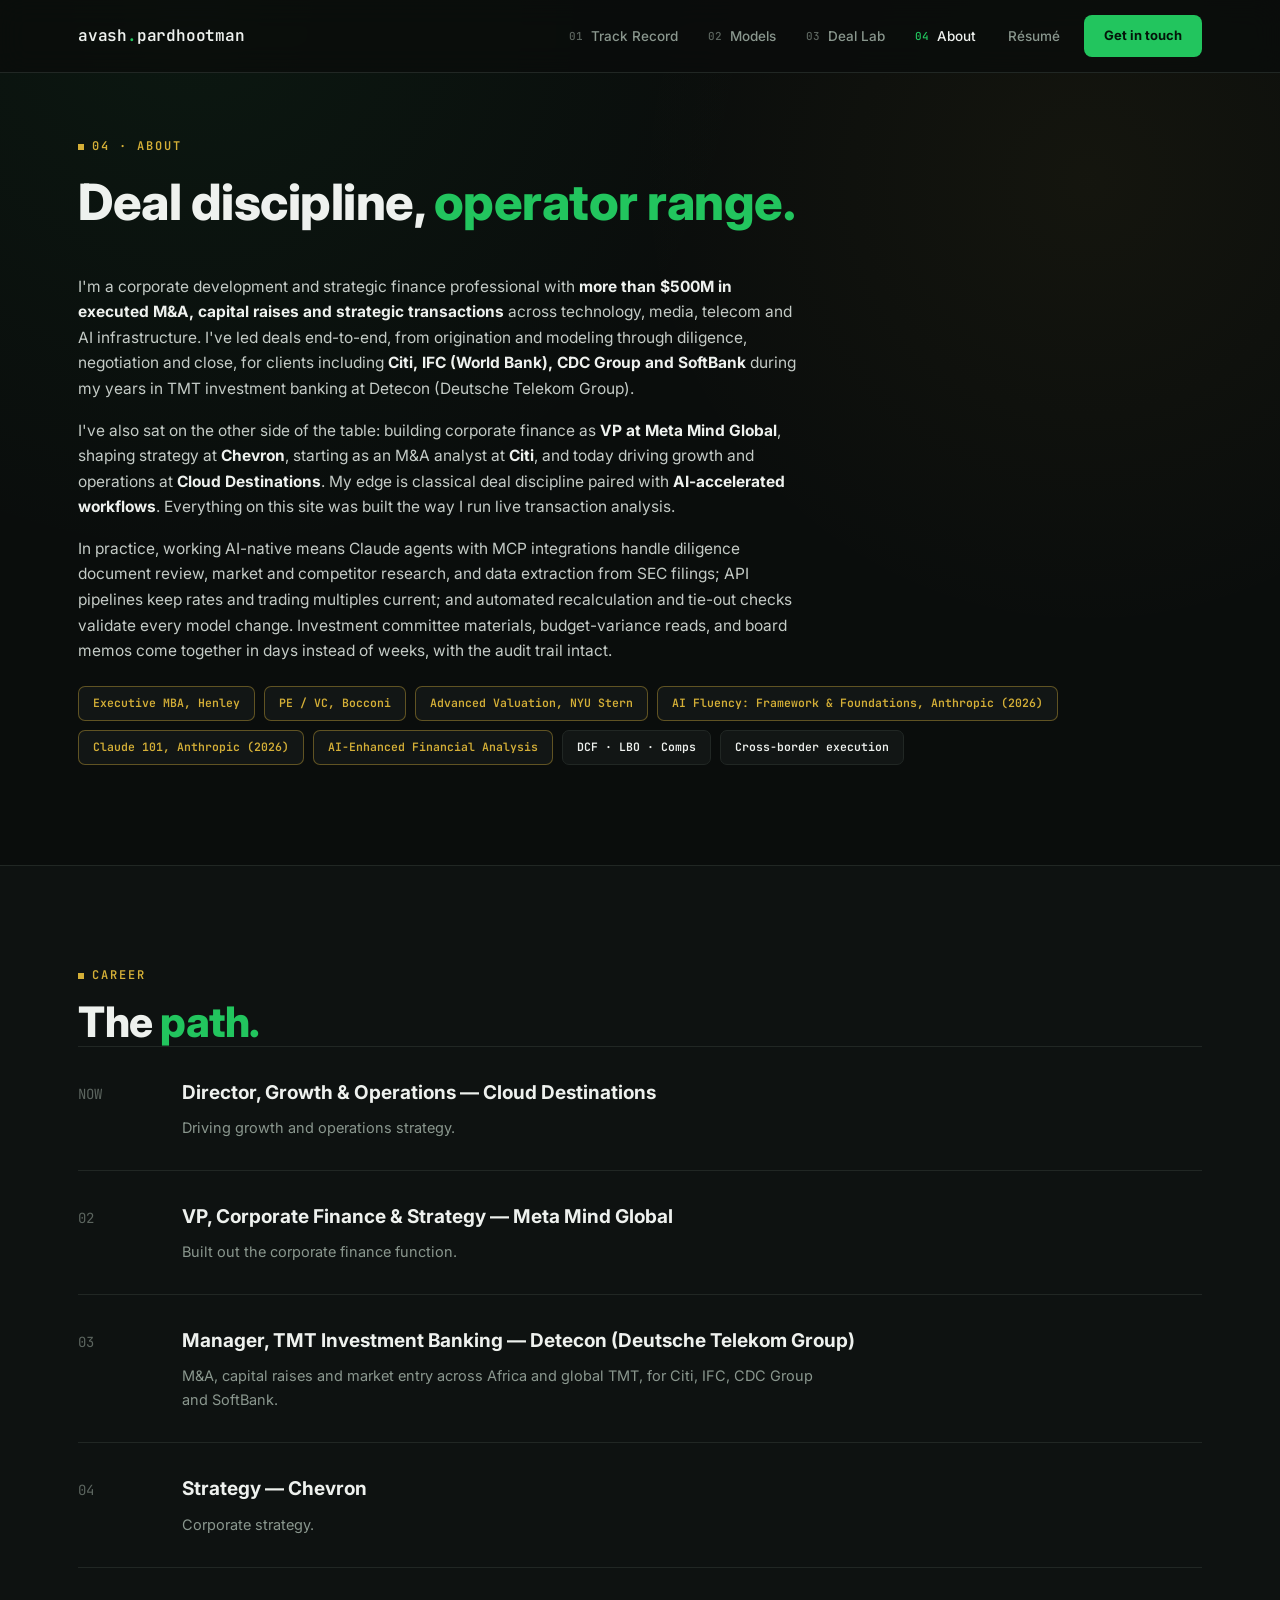
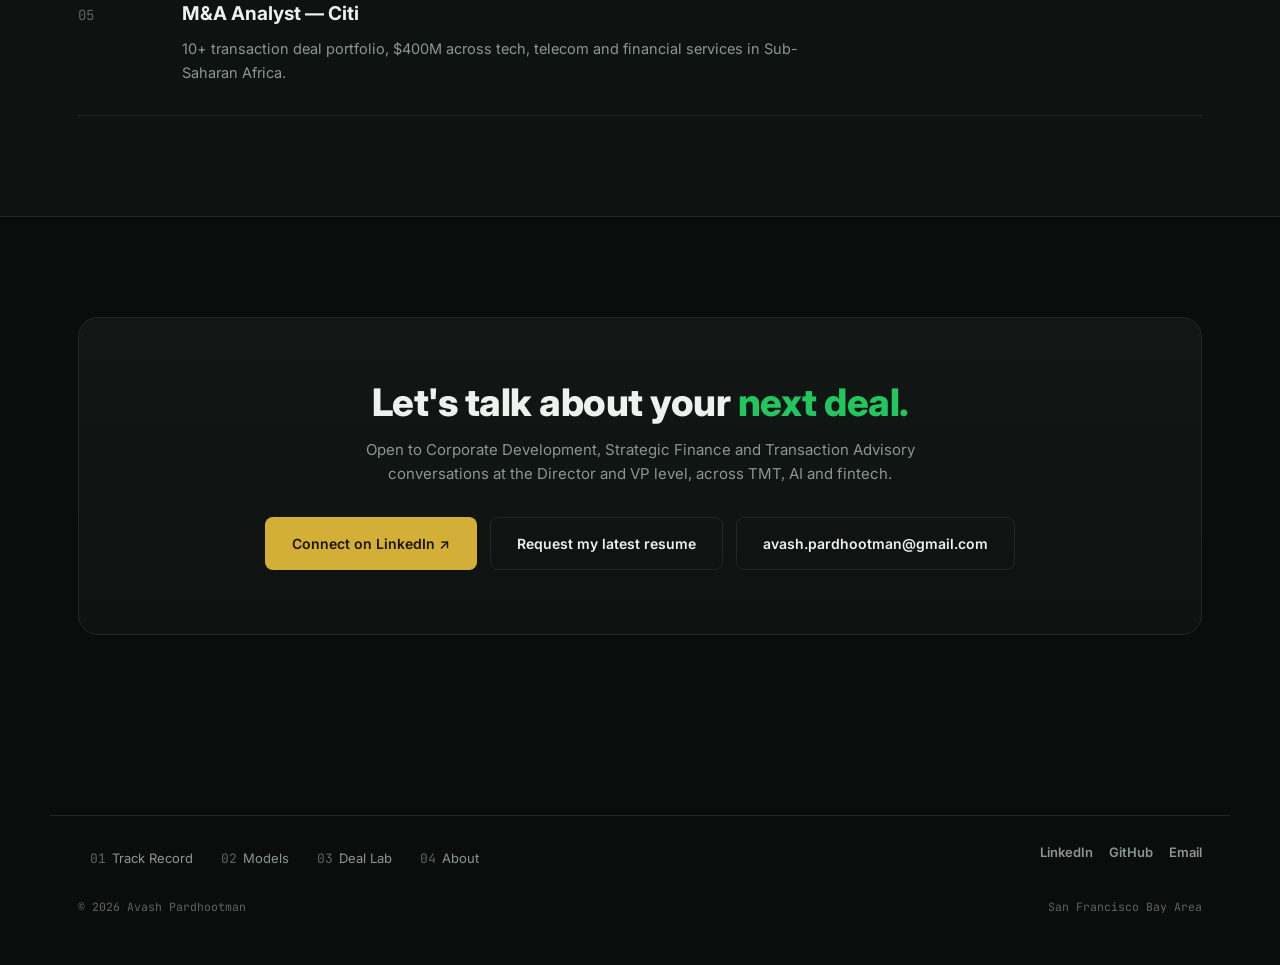
==== about.html @ 85aa142e "Add About page with professional detailsAdd About page This file contains the HTML structure for the" ====
<!DOCTYPE html>
<html lang="en">
<head>
<meta charset="utf-8">
<meta name="viewport" content="width=device-width, initial-scale=1">
<title>About | Avash Pardhootman</title>
<meta name="description" content="Corporate development and strategic finance professional with 10+ years and $500M+ in executed M&A, capital raises and strategic transactions across TMT and AI infrastructure.">
<link rel="preconnect" href="https://fonts.googleapis.com">
<link rel="preconnect" href="https://fonts.gstatic.com" crossorigin>
<link href="https://fonts.googleapis.com/css2?family=Inter:wght@400;500;600;700;800&family=JetBrains+Mono:wght@400;500;600;700&display=swap" rel="stylesheet">
<link rel="stylesheet" href="assets/style.css">
</head>
<body>

<nav><div class="wrap">
  <a class="logo" href="index.html">avash<span>.</span>pardhootman</a>
  <button class="burger" id="burger" aria-label="Menu"><span></span><span></span><span></span></button>
  <div class="nl">
    <span id="site-nav"></span>
    <a class="resume" href="mailto:avash.pardhootman@gmail.com?subject=Resume%20request%20%E2%80%94%20via%20your%20portfolio%20site&body=Hi%20Avash%2C%0A%0AI%20found%20your%20portfolio%20site%20and%20would%20like%20a%20copy%20of%20your%20latest%20resume.%0A%0AThanks%2C%0A">Résumé</a>
    <a class="cta" href="https://www.linkedin.com/in/avashpardhootman/" target="_blank" rel="noopener">Get in touch</a>
  </div>
</div></nav>

<header class="pagehead"><div class="wrap">
  <div class="kick rv">04 &middot; About</div>
  <h1 class="rv">Deal discipline, <em>operator range.</em></h1>
</div></header>

<section style="padding-top:24px"><div class="wrap">
  <div class="about">
    <p class="rv">I'm a corporate development and strategic finance professional with <b>more than $500M in executed M&amp;A,
    capital raises and strategic transactions</b> across technology, media, telecom and AI infrastructure. I've led
    deals end-to-end, from origination and modeling through diligence, negotiation and close, for clients including <b>Citi, IFC
    (World Bank), CDC Group and SoftBank</b> during my years in TMT investment banking at Detecon (Deutsche Telekom Group).</p>
    <p class="rv" style="transition-delay:.05s">I've also sat on the other side of the table: building corporate finance as <b>VP at Meta Mind Global</b>,
    shaping strategy at <b>Chevron</b>, starting as an M&amp;A analyst at <b>Citi</b>, and today driving growth and
    operations at <b>Cloud Destinations</b>. My edge is classical deal discipline paired with <b>AI-accelerated
    workflows</b>. Everything on this site was built the way I run live transaction analysis.</p>
    <p class="rv" style="transition-delay:.1s">In practice, working AI-native means Claude agents with MCP integrations handle diligence document review,
    market and competitor research, and data extraction from SEC filings; API pipelines keep rates and trading
    multiples current; and automated recalculation and tie-out checks validate every model change. Investment
    committee materials, budget-variance reads, and board memos come together in days instead of weeks, with the
    audit trail intact.</p>
    <div class="chips rv" style="transition-delay:.15s">
      <span class="chip g">Executive MBA, Henley</span>
      <span class="chip g">PE / VC, Bocconi</span>
      <span class="chip g">Advanced Valuation, NYU Stern</span>
      <span class="chip g">AI Fluency: Framework &amp; Foundations, Anthropic (2026)</span>
      <span class="chip g">Claude 101, Anthropic (2026)</span>
      <span class="chip g">AI-Enhanced Financial Analysis</span>
      <span class="chip">DCF &middot; LBO &middot; Comps</span>
      <span class="chip">Cross-border execution</span>
    </div>
  </div>
</div></section>

<section style="background:var(--bg-elev);border-top:1px solid var(--line);border-bottom:1px solid var(--line)"><div class="wrap">
  <div class="kick rv">Career</div>
  <h2 class="rv">The <em>path.</em></h2>
  <div class="wid">
    <div class="wid-row rv"><span class="num">NOW</span>
      <div><h4>Director, Growth &amp; Operations &mdash; Cloud Destinations</h4>
      <p>Driving growth and operations strategy.</p></div></div>
    <div class="wid-row rv" style="transition-delay:.05s"><span class="num">02</span>
      <div><h4>VP, Corporate Finance &amp; Strategy &mdash; Meta Mind Global</h4>
      <p>Built out the corporate finance function.</p></div></div>
    <div class="wid-row rv" style="transition-delay:.1s"><span class="num">03</span>
      <div><h4>Manager, TMT Investment Banking &mdash; Detecon (Deutsche Telekom Group)</h4>
      <p>M&amp;A, capital raises and market entry across Africa and global TMT, for Citi, IFC, CDC Group and SoftBank.</p></div></div>
    <div class="wid-row rv" style="transition-delay:.15s"><span class="num">04</span>
      <div><h4>Strategy &mdash; Chevron</h4>
      <p>Corporate strategy.</p></div></div>
    <div class="wid-row rv" style="transition-delay:.2s"><span class="num">05</span>
      <div><h4>M&amp;A Analyst &mdash; Citi</h4>
      <p>10+ transaction deal portfolio, $400M across tech, telecom and financial services in Sub-Saharan Africa.</p></div></div>
  </div>
</div></section>

<section id="contact-cta"><div class="wrap">
  <div class="contact rv">
    <h2>Let's talk about your <em>next deal.</em></h2>
    <p>Open to Corporate Development, Strategic Finance and Transaction Advisory conversations at the Director and VP level, across TMT, AI and fintech.</p>
    <div class="cta">
      <a class="btn gold" href="https://www.linkedin.com/in/avashpardhootman/" target="_blank" rel="noopener">Connect on LinkedIn ↗</a>
      <a class="btn line" href="mailto:avash.pardhootman@gmail.com?subject=Resume%20request%20%E2%80%94%20via%20your%20portfolio%20site&body=Hi%20Avash%2C%0A%0AI%20found%20your%20portfolio%20site%20and%20would%20like%20a%20copy%20of%20your%20latest%20resume.%0A%0AThanks%2C%0A">Request my latest resume</a>
      <a class="btn line" href="mailto:avash.pardhootman@gmail.com">avash.pardhootman@gmail.com</a>
    </div>
  </div>
</div></section>

<footer><div class="wrap">
  <div class="f-top">
    <div id="site-footer-nav"></div>
    <div class="f-social">
      <a href="https://www.linkedin.com/in/avashpardhootman/" target="_blank" rel="noopener">LinkedIn</a>
      <a href="https://github.com/avashsantosh" target="_blank" rel="noopener">GitHub</a>
      <a href="mailto:avash.pardhootman@gmail.com">Email</a>
    </div>
  </div>
  <div class="f-bottom">
    <span>© 2026 Avash Pardhootman</span>
    <span>San Francisco Bay Area</span>
  </div>
</div></footer>

<script src="assets/nav.js" defer></script>
</body>
</html>
---- assets/style.css ----
/* =========================================================================
   Avash Pardhootman — portfolio design system
   Dark, data-forward "terminal" aesthetic. Shared by every page.

   HOW TO ADD A NEW PAGE LATER
   1. Duplicate about.html as a starting point.
   2. Keep the <nav id="site-nav"></nav> and <div id="site-footer-nav"></div>
      containers empty in the markup — assets/nav.js fills them in.
   3. Add one entry to the PAGES array at the top of assets/nav.js.
      Every page's nav + footer updates automatically, nothing else to edit.
   4. Reuse the component classes below (.panel, .kick, .btn, .grid-3, .tag,
      .term, .pill) rather than inventing new ones where possible.
   ========================================================================= */

:root{
  --bg:#0a0d0c;
  --bg-elev:#0e1211;
  --panel:#121615;
  --panel-hover:#161b19;
  --line:#212724;
  --line-soft:#181d1b;
  --ink:#eef1ee;
  --mut:#8a978e;
  --mut-dim:#5c655f;
  --accent:#22c55e;
  --accent-dim:#16833e;
  --accent-glow:rgba(34,197,94,.14);
  --gold:#d4af37;
  --gold-dim:#a3852a;
  --mono:'JetBrains Mono', ui-monospace, SFMono-Regular, Menlo, monospace;
  --sans:'Inter', -apple-system, BlinkMacSystemFont, sans-serif;
  --radius:12px;
  --shadow:0 30px 80px rgba(0,0,0,.45);
}

*{box-sizing:border-box;margin:0;padding:0}
html{scroll-behavior:smooth}
body{font-family:var(--sans);background:var(--bg);color:var(--ink);line-height:1.65;
  background-image:radial-gradient(circle at 15% 0%, rgba(34,197,94,.06), transparent 40%),
                    radial-gradient(circle at 85% 20%, rgba(212,175,55,.05), transparent 35%);
  background-attachment:fixed}
::selection{background:rgba(34,197,94,.28);color:#fff}
a{color:inherit}
.wrap{max-width:1180px;margin:0 auto;padding:0 28px}
h1,h2,h3{font-family:var(--sans);font-weight:800;letter-spacing:-.5px;color:var(--ink)}
em{font-style:normal;color:var(--accent)}
.mono{font-family:var(--mono)}

/* ---------- nav ---------- */
nav{position:sticky;top:0;z-index:60;background:rgba(10,13,12,.82);backdrop-filter:blur(14px);
  border-bottom:1px solid var(--line)}
nav .wrap{display:flex;align-items:center;justify-content:space-between;height:72px}
.logo{font-family:var(--mono);font-size:16px;color:var(--ink);text-decoration:none;font-weight:600;letter-spacing:-.2px}
.logo span{color:var(--accent)}
.nl{display:flex;align-items:center;gap:4px}
#site-nav{display:flex;align-items:center;gap:2px}
.nl a{color:var(--mut);text-decoration:none;font-size:13.5px;font-weight:500;padding:9px 14px;border-radius:8px;
  transition:.18s;display:inline-flex;align-items:center;gap:8px}
.nl a .n{font-family:var(--mono);font-size:11px;color:var(--mut-dim)}
.nl a:hover{color:var(--ink);background:rgba(255,255,255,.04)}
.nl a.on{color:var(--ink)}
.nl a.on .n{color:var(--accent)}
.nl a.resume{color:var(--mut)}
.nl a.cta{background:var(--accent);color:#04150a;font-weight:700;margin-left:6px;padding:10px 20px;font-size:13px}
.nl a.cta:hover{background:#3ddc73;color:#04150a}
.burger{display:none;flex-direction:column;gap:5px;background:none;border:0;cursor:pointer;padding:8px}
.burger span{width:22px;height:2px;background:var(--ink);transition:.2s}

/* ---------- buttons ---------- */
.btn{display:inline-flex;align-items:center;gap:9px;padding:14px 26px;border-radius:8px;font-size:14px;
  font-weight:600;text-decoration:none;transition:.2s;border:1px solid transparent;font-family:var(--sans)}
.btn.solid{background:var(--accent);color:#04150a}
.btn.solid:hover{background:#3ddc73;transform:translateY(-2px);box-shadow:0 14px 34px rgba(34,197,94,.25)}
.btn.line{border-color:var(--line);color:var(--ink)}
.btn.line:hover{border-color:var(--mut);background:rgba(255,255,255,.03);transform:translateY(-2px)}
.btn.gold{background:var(--gold);color:#1a1400}
.btn.gold:hover{background:#e6c655;transform:translateY(-2px)}

/* ---------- layout helpers ---------- */
section{padding:100px 0;scroll-margin-top:88px}
.kick{font-family:var(--mono);font-size:12px;font-weight:600;letter-spacing:2px;text-transform:uppercase;
  color:var(--gold);margin-bottom:14px;display:flex;align-items:center;gap:8px}
.kick::before{content:'';width:6px;height:6px;background:var(--gold);display:inline-block}
section h2{font-size:clamp(28px,3.6vw,42px);line-height:1.1}
.lead{color:var(--mut);margin:16px 0 40px;max-width:640px;font-size:16px}
.lead b{color:var(--ink)}
.eyebrow{display:inline-flex;align-items:center;gap:8px;font-family:var(--mono);font-size:11.5px;font-weight:600;
  letter-spacing:1.4px;text-transform:uppercase;color:var(--accent);background:var(--accent-glow);
  border:1px solid rgba(34,197,94,.28);border-radius:6px;padding:7px 14px;margin-bottom:24px}
.eyebrow::before{content:'';width:6px;height:6px;border-radius:50%;background:var(--accent);box-shadow:0 0 10px var(--accent)}

/* ---------- hero ---------- */
.hero{padding:88px 0 72px}
.hgrid{display:grid;grid-template-columns:1.08fr .92fr;gap:60px;align-items:center}
.hero h1{font-size:clamp(38px,5.2vw,60px);line-height:1.08}
.hero .sub{color:var(--mut);font-size:17px;margin:22px 0 32px;max-width:540px}
.hero .sub b{color:var(--ink)}
.cta{display:flex;flex-wrap:wrap;gap:13px}
.trust{margin-top:28px;font-family:var(--mono);font-size:12px;color:var(--mut-dim)}
.trust b{color:var(--mut)}

/* terminal panel (replaces a headshot photo across the site) */
.term{background:var(--panel);border:1px solid var(--line);border-radius:var(--radius);overflow:hidden;box-shadow:var(--shadow)}
.term-bar{display:flex;align-items:center;gap:7px;padding:13px 16px;border-bottom:1px solid var(--line);background:var(--bg-elev)}
.term-dot{width:9px;height:9px;border-radius:50%;background:var(--line-soft);border:1px solid var(--line)}
.term-title{margin-left:8px;font-family:var(--mono);font-size:11px;color:var(--mut-dim);letter-spacing:.5px}
.term-body{padding:8px 24px 6px}
.term-row{display:flex;justify-content:space-between;align-items:baseline;padding:16px 0;border-bottom:1px dashed var(--line-soft)}
.term-row:last-child{border-bottom:0}
.term-row .k{font-family:var(--mono);font-size:11.5px;text-transform:uppercase;letter-spacing:1px;color:var(--mut)}
.term-row .v{font-family:var(--mono);font-size:21px;font-weight:600;color:var(--ink)}
.term-row .v.up{color:var(--accent)}
.term-row .v.up::before{content:'▲ ';font-size:12px}
.term-foot{padding:14px 24px;border-top:1px solid var(--line);background:var(--bg-elev);font-family:var(--mono);
  font-size:11px;color:var(--mut-dim);display:flex;justify-content:space-between}

/* ---------- logo strip ---------- */
.logos{border-top:1px solid var(--line);border-bottom:1px solid var(--line);background:var(--bg-elev);padding:34px 0}
.logos .lbl{text-align:center;font-family:var(--mono);font-size:11px;font-weight:600;letter-spacing:2px;
  text-transform:uppercase;color:var(--mut-dim);margin-bottom:24px}
.lrow{display:flex;flex-wrap:wrap;justify-content:center;align-items:center;gap:38px 54px}
.lg{font-weight:700;color:var(--mut);font-size:18px;letter-spacing:.2px;transition:.25s;cursor:default;white-space:nowrap}
.lg small{font-weight:500;font-size:10.5px;letter-spacing:.6px;display:block;margin-top:-3px;text-align:center;color:var(--mut-dim)}
.lg:hover{color:var(--ink);transform:translateY(-2px)}
.lrow img{height:28px;width:auto;max-width:140px;filter:grayscale(1) invert(1) opacity(.5);transition:.25s;display:block}
.lrow img:hover{filter:grayscale(1) invert(1) opacity(.85);transform:translateY(-2px)}
.lrow .fb{display:none}

/* ---------- cards / grid ---------- */
.grid-3{display:grid;grid-template-columns:repeat(3,1fr);gap:18px}
.grid-2{display:grid;grid-template-columns:repeat(2,1fr);gap:18px}
.panel{background:var(--panel);border:1px solid var(--line);border-radius:var(--radius);padding:30px 28px;
  transition:.22s;box-shadow:0 6px 24px rgba(0,0,0,.25)}
a.panel{text-decoration:none;display:flex;flex-direction:column}
a.panel:hover{transform:translateY(-6px);border-color:rgba(34,197,94,.4);box-shadow:0 24px 60px rgba(34,197,94,.1)}
.panel .ico{width:50px;height:50px;border-radius:10px;background:var(--accent-glow);display:flex;align-items:center;
  justify-content:center;margin-bottom:22px;border:1px solid rgba(34,197,94,.22)}
.panel .ico svg{width:24px;height:24px;fill:none;stroke:var(--accent);stroke-width:1.7;stroke-linecap:round;stroke-linejoin:round}
.panel .tagline{font-family:var(--mono);font-size:11px;color:var(--gold);text-transform:uppercase;letter-spacing:1.2px;margin-bottom:10px}
.panel h3{font-size:20px;margin-bottom:10px;font-weight:700}
.panel p{font-size:13.5px;color:var(--mut);margin-bottom:22px;flex:1}
.panel .go{margin-top:auto;font-family:var(--mono);font-size:12.5px;font-weight:600;color:var(--ink);
  display:flex;align-items:center;gap:8px;transition:.2s}
a.panel:hover .go{gap:14px;color:var(--accent)}

/* what-I-do list */
.wid{border-top:1px solid var(--line)}
.wid-row{display:grid;grid-template-columns:80px 1fr;gap:24px;padding:30px 0;border-bottom:1px solid var(--line);align-items:baseline}
.wid-row .num{font-family:var(--mono);color:var(--mut-dim);font-size:14px}
.wid-row h4{font-size:19px;margin-bottom:8px;font-weight:700}
.wid-row p{color:var(--mut);font-size:14.5px;max-width:640px}

/* ---------- stats band ---------- */
.band{background:var(--bg-elev);border-top:1px solid var(--line);border-bottom:1px solid var(--line);padding:60px 0}
.band .stats{display:grid;grid-template-columns:repeat(4,1fr);gap:24px;text-align:center}
.band b{display:block;font-family:var(--mono);font-size:36px;color:var(--accent);font-weight:600}
.band span{font-family:var(--mono);font-size:11px;color:var(--mut-dim);text-transform:uppercase;letter-spacing:1.2px}

/* currently */
.currently{display:flex;flex-wrap:wrap;align-items:center;gap:24px;justify-content:space-between;
  padding:34px 32px;background:var(--panel);border:1px solid var(--line);border-radius:var(--radius)}
.currently .dot{width:9px;height:9px;border-radius:50%;background:var(--accent);box-shadow:0 0 12px var(--accent);
  display:inline-block;margin-right:10px}
.currently h3{font-size:19px;font-weight:700;display:flex;align-items:center}
.currently p{color:var(--mut);font-size:13.5px;margin-top:6px}

/* ---------- deals / track record ---------- */
.filters{display:flex;flex-wrap:wrap;gap:9px;margin-bottom:30px}
.f-pill{border:1px solid var(--line);background:var(--panel);color:var(--mut);border-radius:7px;padding:9px 18px;
  font-size:12.5px;font-weight:600;cursor:pointer;transition:.18s;font-family:var(--sans)}
.f-pill:hover{color:var(--ink);border-color:var(--mut)}
.f-pill.on{background:var(--accent);color:#04150a;border-color:var(--accent)}
.dgrid{display:grid;grid-template-columns:repeat(3,1fr);gap:15px}
.deal{background:var(--panel);border:1px solid var(--line);border-radius:var(--radius);padding:24px 24px;
  transition:.22s;display:flex;flex-direction:column;gap:8px}
.deal:hover{transform:translateY(-4px);border-color:rgba(212,175,55,.4)}
.deal.hide{display:none}
.deal .sz{font-family:var(--mono);font-size:24px;color:var(--gold);font-weight:600}
.deal .nm{font-weight:700;font-size:14.5px;line-height:1.4;color:var(--ink)}
.deal .cl{font-family:var(--mono);font-size:11.5px;color:var(--accent)}
.deal .sec{font-size:12px;color:var(--mut-dim)}
.deal .pill{align-self:flex-start;font-family:var(--mono);font-size:10px;font-weight:700;letter-spacing:.6px;
  text-transform:uppercase;color:#04150a;background:var(--accent);border-radius:5px;padding:4px 10px;margin-top:auto}
.deal .pill.b{background:none;border:1px solid var(--gold);color:var(--gold)}
.exp{font-size:13px;color:var(--mut);margin-top:30px;line-height:1.9}
.exp b{color:var(--ink)}

/* ---------- models / downloads ---------- */
.dl{display:grid;grid-template-columns:repeat(3,1fr);gap:16px}
.dl a{background:var(--panel);border:1px solid var(--line);border-radius:var(--radius);padding:26px 24px;
  text-decoration:none;transition:.2s;display:block}
.dl a:hover{transform:translateY(-4px);border-color:rgba(34,197,94,.4)}
.dl b{color:var(--ink);font-size:15px;font-weight:700}
.dl span{display:block;color:var(--mut);font-size:12.5px;margin-top:8px}
.dl .dtag{display:inline-block;font-family:var(--mono);font-size:10.5px;font-weight:700;letter-spacing:.6px;
  text-transform:uppercase;color:var(--gold);margin:6px 0 2px}
.ghrow{display:flex;flex-wrap:wrap;gap:16px;align-items:center;margin-top:28px;background:var(--panel);
  border:1px solid var(--line);border-radius:var(--radius);padding:26px 28px}
.ghrow p{flex:1;min-width:260px;font-size:13.5px;color:var(--mut)}
.ghrow p b{color:var(--ink)}

/* ---------- about ---------- */
.about p{color:#c4cbc6;font-size:15.5px;margin-bottom:16px;max-width:720px}
.about p b{color:var(--ink)}
.chips{display:flex;flex-wrap:wrap;gap:9px;margin-top:22px}
.chip{font-family:var(--mono);font-size:11.5px;font-weight:600;color:var(--ink);background:var(--panel);
  border:1px solid var(--line);border-radius:7px;padding:7px 14px}
.chip.g{border-color:rgba(212,175,55,.4);color:var(--gold)}

/* ---------- contact CTA band ---------- */
.contact{background:linear-gradient(180deg,var(--panel),var(--bg-elev));border:1px solid var(--line);
  border-radius:20px;padding:64px 48px;text-align:center;margin:0 0 40px}
.contact h2{font-size:clamp(26px,3.2vw,38px)}
.contact p{color:var(--mut);margin:14px auto 30px;max-width:560px;font-size:15px}
.contact .cta{justify-content:center}

/* ---------- footer ---------- */
footer{padding:40px 0 48px;color:var(--mut-dim);font-size:12.5px}
footer .wrap{border-top:1px solid var(--line);padding-top:26px}
.f-top{display:flex;flex-wrap:wrap;justify-content:space-between;gap:20px;margin-bottom:22px}
#site-footer-nav{display:flex;flex-wrap:wrap;gap:4px}
#site-footer-nav a{color:var(--mut);text-decoration:none;font-size:13px;padding:6px 12px;border-radius:6px}
#site-footer-nav a:hover{color:var(--ink);background:rgba(255,255,255,.04)}
#site-footer-nav a .n{font-family:var(--mono);color:var(--mut-dim);margin-right:6px}
.f-social{display:flex;gap:16px}
.f-social a{color:var(--mut);text-decoration:none;font-weight:600;font-size:13px}
.f-social a:hover{color:var(--ink)}
.f-bottom{display:flex;flex-wrap:wrap;justify-content:space-between;gap:10px;font-family:var(--mono);font-size:11.5px}

/* ---------- reveal on scroll ---------- */
.rv{opacity:0;transform:translateY(22px);transition:opacity .7s ease,transform .7s ease}
.rv.in{opacity:1;transform:none}
@media(prefers-reduced-motion:reduce){.rv{opacity:1;transform:none}}

/* ---------- page header (non-home pages) ---------- */
.pagehead{padding:64px 0 20px}
.pagehead .kick{margin-bottom:18px}
.pagehead h1{font-size:clamp(32px,4.4vw,50px);line-height:1.1}
.pagehead .lead{margin-top:18px}

/* ---------- responsive ---------- */
@media(max-width:900px){
  .hgrid{grid-template-columns:1fr}
  .grid-3,.grid-2,.dgrid,.dl{grid-template-columns:1fr}
  .band .stats{grid-template-columns:repeat(2,1fr)}
  .wid-row{grid-template-columns:1fr}
  .burger{display:flex}
  .nl{display:none;position:absolute;top:72px;left:0;right:0;background:var(--bg-elev);
    border-bottom:1px solid var(--line);flex-direction:column;align-items:stretch;padding:10px 20px 18px;gap:2px;
    box-shadow:0 20px 40px rgba(0,0,0,.5)}
  #site-nav{flex-direction:column;align-items:stretch;width:100%}
  .nl a{padding:13px 14px;font-size:15px}
  .nl a.cta{margin:10px 0 0;justify-content:center}
  body.menu-open .nl{display:flex}
  .currently{flex-direction:column;align-items:flex-start}
}
@media(min-width:561px) and (max-width:900px){.dgrid,.dl{grid-template-columns:repeat(2,1fr)}}
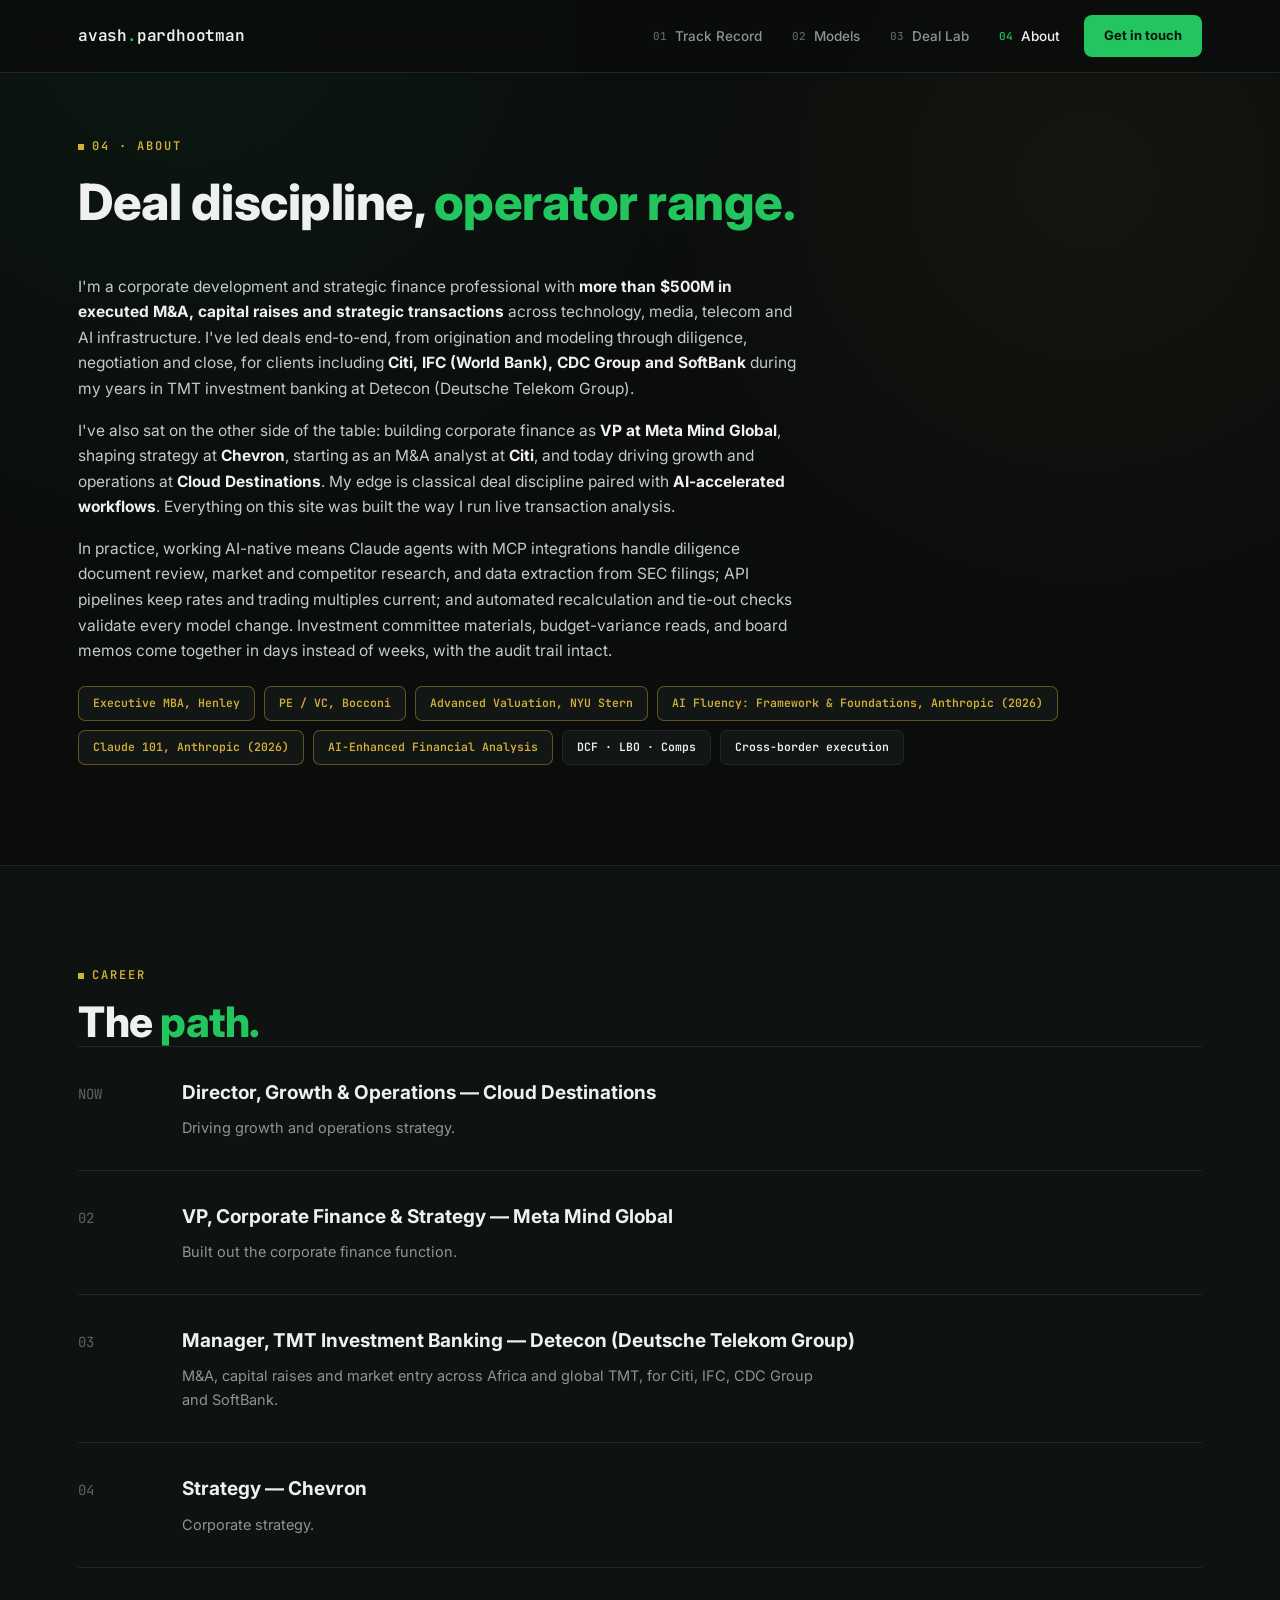
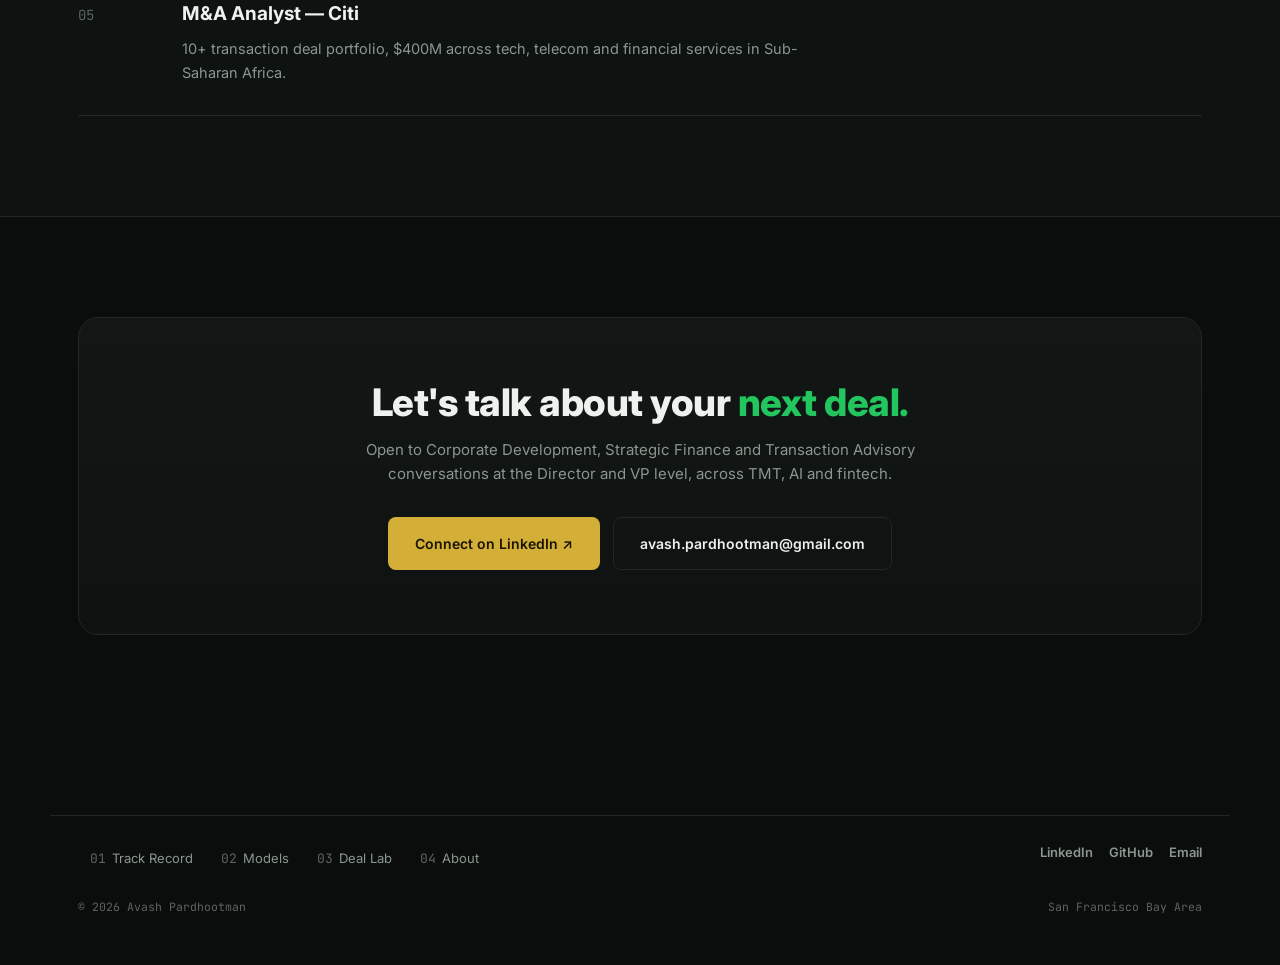
==== commit 0ccb6122: "Update contact links in about.html Removed resume request link and updated contact email link." ====
--- a/about.html
+++ b/about.html
@@ -17,7 +17,6 @@
   <button class="burger" id="burger" aria-label="Menu"><span></span><span></span><span></span></button>
   <div class="nl">
     <span id="site-nav"></span>
-    <a class="resume" href="mailto:avash.pardhootman@gmail.com?subject=Resume%20request%20%E2%80%94%20via%20your%20portfolio%20site&body=Hi%20Avash%2C%0A%0AI%20found%20your%20portfolio%20site%20and%20would%20like%20a%20copy%20of%20your%20latest%20resume.%0A%0AThanks%2C%0A">Résumé</a>
     <a class="cta" href="https://www.linkedin.com/in/avashpardhootman/" target="_blank" rel="noopener">Get in touch</a>
   </div>
 </div></nav>
@@ -83,7 +82,6 @@
     <p>Open to Corporate Development, Strategic Finance and Transaction Advisory conversations at the Director and VP level, across TMT, AI and fintech.</p>
     <div class="cta">
       <a class="btn gold" href="https://www.linkedin.com/in/avashpardhootman/" target="_blank" rel="noopener">Connect on LinkedIn ↗</a>
-      <a class="btn line" href="mailto:avash.pardhootman@gmail.com?subject=Resume%20request%20%E2%80%94%20via%20your%20portfolio%20site&body=Hi%20Avash%2C%0A%0AI%20found%20your%20portfolio%20site%20and%20would%20like%20a%20copy%20of%20your%20latest%20resume.%0A%0AThanks%2C%0A">Request my latest resume</a>
       <a class="btn line" href="mailto:avash.pardhootman@gmail.com">avash.pardhootman@gmail.com</a>
     </div>
   </div>
--- a/assets/style.css
+++ b/assets/style.css
@@ -87,7 +87,9 @@
 .eyebrow{display:inline-flex;align-items:center;gap:8px;font-family:var(--mono);font-size:11.5px;font-weight:600;
   letter-spacing:1.4px;text-transform:uppercase;color:var(--accent);background:var(--accent-glow);
   border:1px solid rgba(34,197,94,.28);border-radius:6px;padding:7px 14px;margin-bottom:24px}
-.eyebrow::before{content:'';width:6px;height:6px;border-radius:50%;background:var(--accent);box-shadow:0 0 10px var(--accent)}
+.eyebrow::before{content:'';width:6px;height:6px;border-radius:50%;background:var(--accent);box-shadow:0 0 10px var(--accent);
+  animation:pulse-dot 2.2s ease-in-out infinite}
+@keyframes pulse-dot{0%,100%{opacity:1;box-shadow:0 0 10px var(--accent)}50%{opacity:.45;box-shadow:0 0 4px var(--accent)}}
 
 /* ---------- hero ---------- */
 .hero{padding:88px 0 72px}
@@ -113,6 +115,21 @@
 .term-row .v.up::before{content:'▲ ';font-size:12px}
 .term-foot{padding:14px 24px;border-top:1px solid var(--line);background:var(--bg-elev);font-family:var(--mono);
   font-size:11px;color:var(--mut-dim);display:flex;justify-content:space-between}
+
+/* ---------- stock ticker strip ---------- */
+.ticker{position:relative;overflow:hidden;border-top:1px solid var(--line);border-bottom:1px solid var(--line);
+  background:var(--bg-elev);padding:15px 0}
+.ticker::before,.ticker::after{content:'';position:absolute;top:0;bottom:0;width:90px;z-index:2;pointer-events:none}
+.ticker::before{left:0;background:linear-gradient(90deg,var(--bg-elev),transparent)}
+.ticker::after{right:0;background:linear-gradient(270deg,var(--bg-elev),transparent)}
+.ticker-track{display:flex;align-items:baseline;gap:52px;width:max-content;animation:ticker-scroll 45s linear infinite}
+.ticker:hover .ticker-track{animation-play-state:paused}
+@keyframes ticker-scroll{from{transform:translateX(0)}to{transform:translateX(-50%)}}
+@media(prefers-reduced-motion:reduce){.ticker-track{animation:none}}
+.tick{display:inline-flex;align-items:baseline;gap:9px;font-family:var(--mono);white-space:nowrap}
+.tick .sym{font-weight:700;color:var(--ink);font-size:13px;letter-spacing:.8px}
+.tick .val{color:var(--gold);font-size:13px;font-weight:600}
+.tick .chg{font-size:11px;color:var(--accent);letter-spacing:.5px}
 
 /* ---------- logo strip ---------- */
 .logos{border-top:1px solid var(--line);border-bottom:1px solid var(--line);background:var(--bg-elev);padding:34px 0}
@@ -160,7 +177,7 @@
 .currently{display:flex;flex-wrap:wrap;align-items:center;gap:24px;justify-content:space-between;
   padding:34px 32px;background:var(--panel);border:1px solid var(--line);border-radius:var(--radius)}
 .currently .dot{width:9px;height:9px;border-radius:50%;background:var(--accent);box-shadow:0 0 12px var(--accent);
-  display:inline-block;margin-right:10px}
+  display:inline-block;margin-right:10px;animation:pulse-dot 2.2s ease-in-out infinite}
 .currently h3{font-size:19px;font-weight:700;display:flex;align-items:center}
 .currently p{color:var(--mut);font-size:13.5px;margin-top:6px}
 
@@ -255,3 +272,15 @@
   .currently{flex-direction:column;align-items:flex-start}
 }
 @media(min-width:561px) and (max-width:900px){.dgrid,.dl{grid-template-columns:repeat(2,1fr)}}
+@media(max-width:640px){
+  .term-row{flex-direction:column;align-items:flex-start;gap:6px;padding:15px 0}
+  .term-row .v{font-size:17px!important}
+  .contact{padding:44px 24px}
+  .currently{padding:26px 22px}
+  .ghrow{padding:22px 20px}
+  .ticker{padding:12px 0}
+  .ticker::before,.ticker::after{width:40px}
+  .ticker-track{gap:36px;animation-duration:32s}
+  .tick .sym,.tick .val{font-size:12px}
+  .tick .chg{font-size:10px}
+}
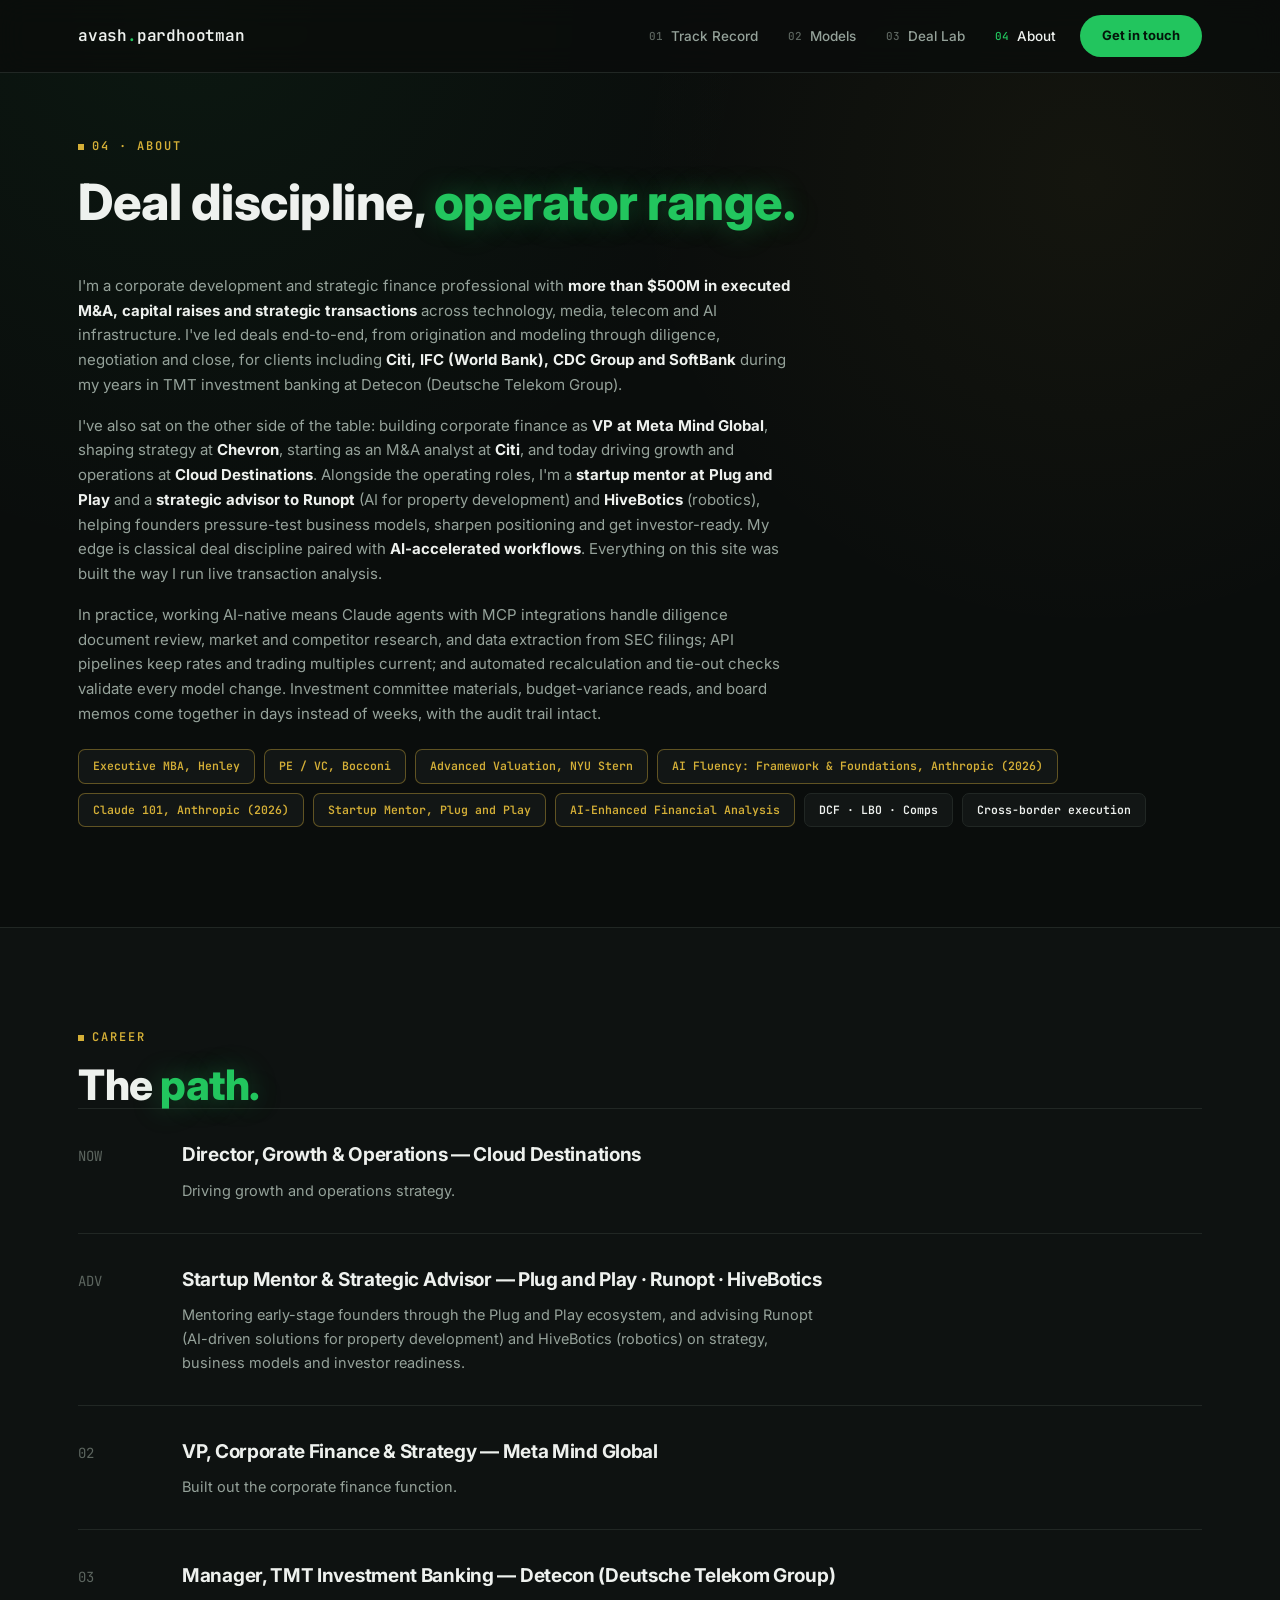
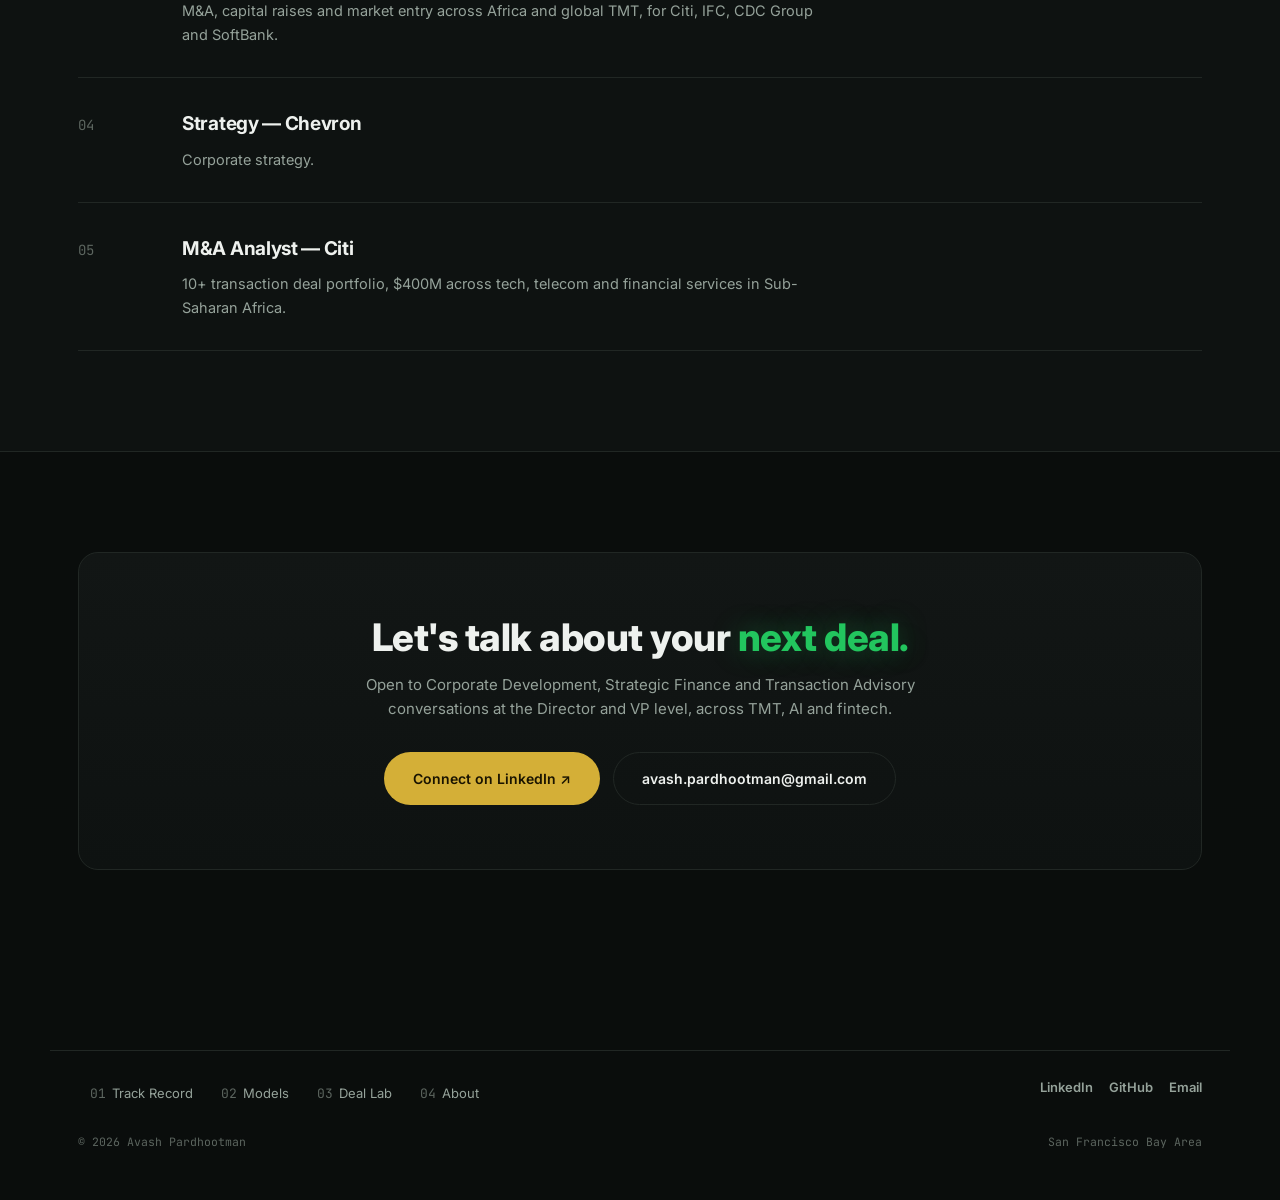
==== commit 32a25914: "Update professional roles and responsibilities Added roles as a startup mentor and strategic advisor" ====
--- a/about.html
+++ b/about.html
@@ -34,8 +34,11 @@
     (World Bank), CDC Group and SoftBank</b> during my years in TMT investment banking at Detecon (Deutsche Telekom Group).</p>
     <p class="rv" style="transition-delay:.05s">I've also sat on the other side of the table: building corporate finance as <b>VP at Meta Mind Global</b>,
     shaping strategy at <b>Chevron</b>, starting as an M&amp;A analyst at <b>Citi</b>, and today driving growth and
-    operations at <b>Cloud Destinations</b>. My edge is classical deal discipline paired with <b>AI-accelerated
-    workflows</b>. Everything on this site was built the way I run live transaction analysis.</p>
+    operations at <b>Cloud Destinations</b>. Alongside the operating roles, I'm a <b>startup mentor at Plug and
+    Play</b> and a <b>strategic advisor to Runopt</b> (AI for property development) and <b>HiveBotics</b> (robotics),
+    helping founders pressure-test business models, sharpen positioning and get investor-ready. My edge is classical
+    deal discipline paired with <b>AI-accelerated workflows</b>. Everything on this site was built the way I run live
+    transaction analysis.</p>
     <p class="rv" style="transition-delay:.1s">In practice, working AI-native means Claude agents with MCP integrations handle diligence document review,
     market and competitor research, and data extraction from SEC filings; API pipelines keep rates and trading
     multiples current; and automated recalculation and tie-out checks validate every model change. Investment
@@ -47,6 +50,7 @@
       <span class="chip g">Advanced Valuation, NYU Stern</span>
       <span class="chip g">AI Fluency: Framework &amp; Foundations, Anthropic (2026)</span>
       <span class="chip g">Claude 101, Anthropic (2026)</span>
+      <span class="chip g">Startup Mentor, Plug and Play</span>
       <span class="chip g">AI-Enhanced Financial Analysis</span>
       <span class="chip">DCF &middot; LBO &middot; Comps</span>
       <span class="chip">Cross-border execution</span>
@@ -61,6 +65,10 @@
     <div class="wid-row rv"><span class="num">NOW</span>
       <div><h4>Director, Growth &amp; Operations &mdash; Cloud Destinations</h4>
       <p>Driving growth and operations strategy.</p></div></div>
+    <div class="wid-row rv" style="transition-delay:.03s"><span class="num">ADV</span>
+      <div><h4>Startup Mentor &amp; Strategic Advisor &mdash; Plug and Play &middot; Runopt &middot; HiveBotics</h4>
+      <p>Mentoring early-stage founders through the Plug and Play ecosystem, and advising Runopt (AI-driven solutions
+      for property development) and HiveBotics (robotics) on strategy, business models and investor readiness.</p></div></div>
     <div class="wid-row rv" style="transition-delay:.05s"><span class="num">02</span>
       <div><h4>VP, Corporate Finance &amp; Strategy &mdash; Meta Mind Global</h4>
       <p>Built out the corporate finance function.</p></div></div>
--- a/assets/style.css
+++ b/assets/style.css
@@ -20,7 +20,7 @@
   --line:#212724;
   --line-soft:#181d1b;
   --ink:#eef1ee;
-  --mut:#8a978e;
+  --mut:#95a29a;
   --mut-dim:#5c655f;
   --accent:#22c55e;
   --accent-dim:#16833e;
@@ -43,7 +43,7 @@
 a{color:inherit}
 .wrap{max-width:1180px;margin:0 auto;padding:0 28px}
 h1,h2,h3{font-family:var(--sans);font-weight:800;letter-spacing:-.5px;color:var(--ink)}
-em{font-style:normal;color:var(--accent)}
+em{font-style:normal;color:var(--accent);text-shadow:0 0 28px rgba(34,197,94,.35)}
 .mono{font-family:var(--mono)}
 
 /* ---------- nav ---------- */
@@ -61,13 +61,13 @@
 .nl a.on{color:var(--ink)}
 .nl a.on .n{color:var(--accent)}
 .nl a.resume{color:var(--mut)}
-.nl a.cta{background:var(--accent);color:#04150a;font-weight:700;margin-left:6px;padding:10px 20px;font-size:13px}
+.nl a.cta{background:var(--accent);color:#04150a;font-weight:700;margin-left:6px;padding:10px 22px;font-size:13px;border-radius:999px}
 .nl a.cta:hover{background:#3ddc73;color:#04150a}
 .burger{display:none;flex-direction:column;gap:5px;background:none;border:0;cursor:pointer;padding:8px}
 .burger span{width:22px;height:2px;background:var(--ink);transition:.2s}
 
 /* ---------- buttons ---------- */
-.btn{display:inline-flex;align-items:center;gap:9px;padding:14px 26px;border-radius:8px;font-size:14px;
+.btn{display:inline-flex;align-items:center;gap:9px;padding:14px 28px;border-radius:999px;font-size:14px;
   font-weight:600;text-decoration:none;transition:.2s;border:1px solid transparent;font-family:var(--sans)}
 .btn.solid{background:var(--accent);color:#04150a}
 .btn.solid:hover{background:#3ddc73;transform:translateY(-2px);box-shadow:0 14px 34px rgba(34,197,94,.25)}
@@ -92,10 +92,17 @@
 @keyframes pulse-dot{0%,100%{opacity:1;box-shadow:0 0 10px var(--accent)}50%{opacity:.45;box-shadow:0 0 4px var(--accent)}}
 
 /* ---------- hero ---------- */
-.hero{padding:88px 0 72px}
+.hero{padding:88px 0 72px;position:relative}
+.hero::before{content:'';position:absolute;inset:0;pointer-events:none;
+  background-image:linear-gradient(rgba(255,255,255,.025) 1px,transparent 1px),
+                   linear-gradient(90deg,rgba(255,255,255,.025) 1px,transparent 1px);
+  background-size:54px 54px;
+  -webkit-mask-image:radial-gradient(ellipse 75% 85% at 50% 40%,#000 30%,transparent 100%);
+  mask-image:radial-gradient(ellipse 75% 85% at 50% 40%,#000 30%,transparent 100%)}
+.hero .wrap{position:relative}
 .hgrid{display:grid;grid-template-columns:1.08fr .92fr;gap:60px;align-items:center}
 .hero h1{font-size:clamp(38px,5.2vw,60px);line-height:1.08}
-.hero .sub{color:var(--mut);font-size:17px;margin:22px 0 32px;max-width:540px}
+.hero .sub{color:var(--mut);font-size:16px;margin:22px 0 32px;max-width:540px}
 .hero .sub b{color:var(--ink)}
 .cta{display:flex;flex-wrap:wrap;gap:13px}
 .trust{margin-top:28px;font-family:var(--mono);font-size:12px;color:var(--mut-dim)}
@@ -118,17 +125,25 @@
 
 /* ---------- stock ticker strip ---------- */
 .ticker{position:relative;overflow:hidden;border-top:1px solid var(--line);border-bottom:1px solid var(--line);
-  background:var(--bg-elev);padding:15px 0}
+  background:var(--bg-elev)}
+.ticker-hd{display:flex;flex-wrap:wrap;justify-content:space-between;gap:8px 20px;font-family:var(--mono);
+  font-size:10.5px;font-weight:600;letter-spacing:1.6px;text-transform:uppercase;color:var(--mut-dim);
+  padding:12px 28px;border-bottom:1px dashed var(--line-soft);position:relative;z-index:3}
+.ticker-hd .live{color:var(--accent);display:inline-flex;align-items:center;gap:7px}
+.ticker-hd .live::before{content:'';width:6px;height:6px;border-radius:50%;background:var(--accent);
+  box-shadow:0 0 8px var(--accent);animation:pulse-dot 2.2s ease-in-out infinite}
 .ticker::before,.ticker::after{content:'';position:absolute;top:0;bottom:0;width:90px;z-index:2;pointer-events:none}
 .ticker::before{left:0;background:linear-gradient(90deg,var(--bg-elev),transparent)}
 .ticker::after{right:0;background:linear-gradient(270deg,var(--bg-elev),transparent)}
-.ticker-track{display:flex;align-items:baseline;gap:52px;width:max-content;animation:ticker-scroll 45s linear infinite}
+.ticker-track{display:flex;align-items:baseline;gap:52px;width:max-content;padding:15px 0;
+  animation:ticker-scroll 45s linear infinite}
 .ticker:hover .ticker-track{animation-play-state:paused}
 @keyframes ticker-scroll{from{transform:translateX(0)}to{transform:translateX(-50%)}}
 @media(prefers-reduced-motion:reduce){.ticker-track{animation:none}}
 .tick{display:inline-flex;align-items:baseline;gap:9px;font-family:var(--mono);white-space:nowrap}
 .tick .sym{font-weight:700;color:var(--ink);font-size:13px;letter-spacing:.8px}
 .tick .val{color:var(--gold);font-size:13px;font-weight:600}
+.tick .val.nd{color:var(--gold-dim)}
 .tick .chg{font-size:11px;color:var(--accent);letter-spacing:.5px}
 
 /* ---------- logo strip ---------- */
@@ -147,15 +162,15 @@
 .grid-3{display:grid;grid-template-columns:repeat(3,1fr);gap:18px}
 .grid-2{display:grid;grid-template-columns:repeat(2,1fr);gap:18px}
 .panel{background:var(--panel);border:1px solid var(--line);border-radius:var(--radius);padding:30px 28px;
-  transition:.22s;box-shadow:0 6px 24px rgba(0,0,0,.25)}
+  transition:.22s;box-shadow:0 6px 24px rgba(0,0,0,.25),inset 0 1px 0 rgba(255,255,255,.035)}
 a.panel{text-decoration:none;display:flex;flex-direction:column}
 a.panel:hover{transform:translateY(-6px);border-color:rgba(34,197,94,.4);box-shadow:0 24px 60px rgba(34,197,94,.1)}
 .panel .ico{width:50px;height:50px;border-radius:10px;background:var(--accent-glow);display:flex;align-items:center;
   justify-content:center;margin-bottom:22px;border:1px solid rgba(34,197,94,.22)}
 .panel .ico svg{width:24px;height:24px;fill:none;stroke:var(--accent);stroke-width:1.7;stroke-linecap:round;stroke-linejoin:round}
 .panel .tagline{font-family:var(--mono);font-size:11px;color:var(--gold);text-transform:uppercase;letter-spacing:1.2px;margin-bottom:10px}
-.panel h3{font-size:20px;margin-bottom:10px;font-weight:700}
-.panel p{font-size:13.5px;color:var(--mut);margin-bottom:22px;flex:1}
+.panel h3{font-size:19px;margin-bottom:10px;font-weight:700}
+.panel p{font-size:14.5px;color:var(--mut);margin-bottom:22px;flex:1}
 .panel .go{margin-top:auto;font-family:var(--mono);font-size:12.5px;font-weight:600;color:var(--ink);
   display:flex;align-items:center;gap:8px;transition:.2s}
 a.panel:hover .go{gap:14px;color:var(--accent)}
@@ -166,6 +181,7 @@
 .wid-row .num{font-family:var(--mono);color:var(--mut-dim);font-size:14px}
 .wid-row h4{font-size:19px;margin-bottom:8px;font-weight:700}
 .wid-row p{color:var(--mut);font-size:14.5px;max-width:640px}
+.wid-row h4,.panel h3,.currently h3{letter-spacing:-.3px}
 
 /* ---------- stats band ---------- */
 .band{background:var(--bg-elev);border-top:1px solid var(--line);border-bottom:1px solid var(--line);padding:60px 0}
@@ -179,11 +195,11 @@
 .currently .dot{width:9px;height:9px;border-radius:50%;background:var(--accent);box-shadow:0 0 12px var(--accent);
   display:inline-block;margin-right:10px;animation:pulse-dot 2.2s ease-in-out infinite}
 .currently h3{font-size:19px;font-weight:700;display:flex;align-items:center}
-.currently p{color:var(--mut);font-size:13.5px;margin-top:6px}
+.currently p{color:var(--mut);font-size:14px;margin-top:6px}
 
 /* ---------- deals / track record ---------- */
 .filters{display:flex;flex-wrap:wrap;gap:9px;margin-bottom:30px}
-.f-pill{border:1px solid var(--line);background:var(--panel);color:var(--mut);border-radius:7px;padding:9px 18px;
+.f-pill{border:1px solid var(--line);background:var(--panel);color:var(--mut);border-radius:999px;padding:9px 19px;
   font-size:12.5px;font-weight:600;cursor:pointer;transition:.18s;font-family:var(--sans)}
 .f-pill:hover{color:var(--ink);border-color:var(--mut)}
 .f-pill.on{background:var(--accent);color:#04150a;border-color:var(--accent)}
@@ -199,25 +215,32 @@
 .deal .pill{align-self:flex-start;font-family:var(--mono);font-size:10px;font-weight:700;letter-spacing:.6px;
   text-transform:uppercase;color:#04150a;background:var(--accent);border-radius:5px;padding:4px 10px;margin-top:auto}
 .deal .pill.b{background:none;border:1px solid var(--gold);color:var(--gold)}
-.exp{font-size:13px;color:var(--mut);margin-top:30px;line-height:1.9}
+.exp{font-size:14px;color:var(--mut);margin-top:30px;line-height:1.9}
 .exp b{color:var(--ink)}
 
 /* ---------- models / downloads ---------- */
 .dl{display:grid;grid-template-columns:repeat(3,1fr);gap:16px}
-.dl a{background:var(--panel);border:1px solid var(--line);border-radius:var(--radius);padding:26px 24px;
-  text-decoration:none;transition:.2s;display:block}
-.dl a:hover{transform:translateY(-4px);border-color:rgba(34,197,94,.4)}
-.dl b{color:var(--ink);font-size:15px;font-weight:700}
-.dl span{display:block;color:var(--mut);font-size:12.5px;margin-top:8px}
-.dl .dtag{display:inline-block;font-family:var(--mono);font-size:10.5px;font-weight:700;letter-spacing:.6px;
-  text-transform:uppercase;color:var(--gold);margin:6px 0 2px}
+.dl a{background:var(--panel);border:1px solid var(--line);border-radius:var(--radius);padding:28px 26px;
+  text-decoration:none;transition:.2s;display:flex;flex-direction:column}
+.dl a:hover{transform:translateY(-4px);border-color:rgba(34,197,94,.4);box-shadow:0 18px 44px rgba(34,197,94,.08)}
+.dl .dtag{display:block;font-family:var(--mono);font-size:10.5px;font-weight:700;letter-spacing:1.2px;
+  text-transform:uppercase;color:var(--gold);margin:0 0 10px}
+.dl b{display:block;color:var(--ink);font-size:19px;font-weight:800;letter-spacing:-.3px;margin-bottom:10px}
+.dl span{display:block;color:var(--mut);font-size:13.5px;line-height:1.6}
+.dl .why{flex:1;margin-top:14px;padding-top:14px;border-top:1px dashed var(--line-soft);font-size:13px}
+.dl .wlbl{font-family:var(--mono);font-size:10px;font-weight:700;letter-spacing:1.2px;text-transform:uppercase;
+  color:var(--accent);margin-bottom:6px}
+.dl .dlbtn{display:inline-flex;flex:none;align-items:center;gap:8px;align-self:flex-start;margin-top:22px;
+  background:var(--accent);color:#04150a;font-family:var(--sans);font-size:13px;font-weight:700;
+  border-radius:999px;padding:11px 24px;transition:.2s}
+.dl a:hover .dlbtn{background:#3ddc73;box-shadow:0 10px 26px rgba(34,197,94,.25)}
 .ghrow{display:flex;flex-wrap:wrap;gap:16px;align-items:center;margin-top:28px;background:var(--panel);
   border:1px solid var(--line);border-radius:var(--radius);padding:26px 28px}
-.ghrow p{flex:1;min-width:260px;font-size:13.5px;color:var(--mut)}
+.ghrow p{flex:1;min-width:260px;font-size:14.5px;color:var(--mut)}
 .ghrow p b{color:var(--ink)}
 
 /* ---------- about ---------- */
-.about p{color:#c4cbc6;font-size:15.5px;margin-bottom:16px;max-width:720px}
+.about p{color:var(--mut);font-size:15px;margin-bottom:16px;max-width:720px}
 .about p b{color:var(--ink)}
 .chips{display:flex;flex-wrap:wrap;gap:9px;margin-top:22px}
 .chip{font-family:var(--mono);font-size:11.5px;font-weight:600;color:var(--ink);background:var(--panel);
@@ -278,9 +301,11 @@
   .contact{padding:44px 24px}
   .currently{padding:26px 22px}
   .ghrow{padding:22px 20px}
-  .ticker{padding:12px 0}
+  .dl a{padding:24px 22px}
+  .dl .dlbtn{align-self:stretch;justify-content:center}
   .ticker::before,.ticker::after{width:40px}
-  .ticker-track{gap:36px;animation-duration:32s}
+  .ticker-hd{padding:10px 16px;font-size:9.5px;letter-spacing:1.2px}
+  .ticker-track{gap:36px;padding:12px 0;animation-duration:32s}
   .tick .sym,.tick .val{font-size:12px}
   .tick .chg{font-size:10px}
 }
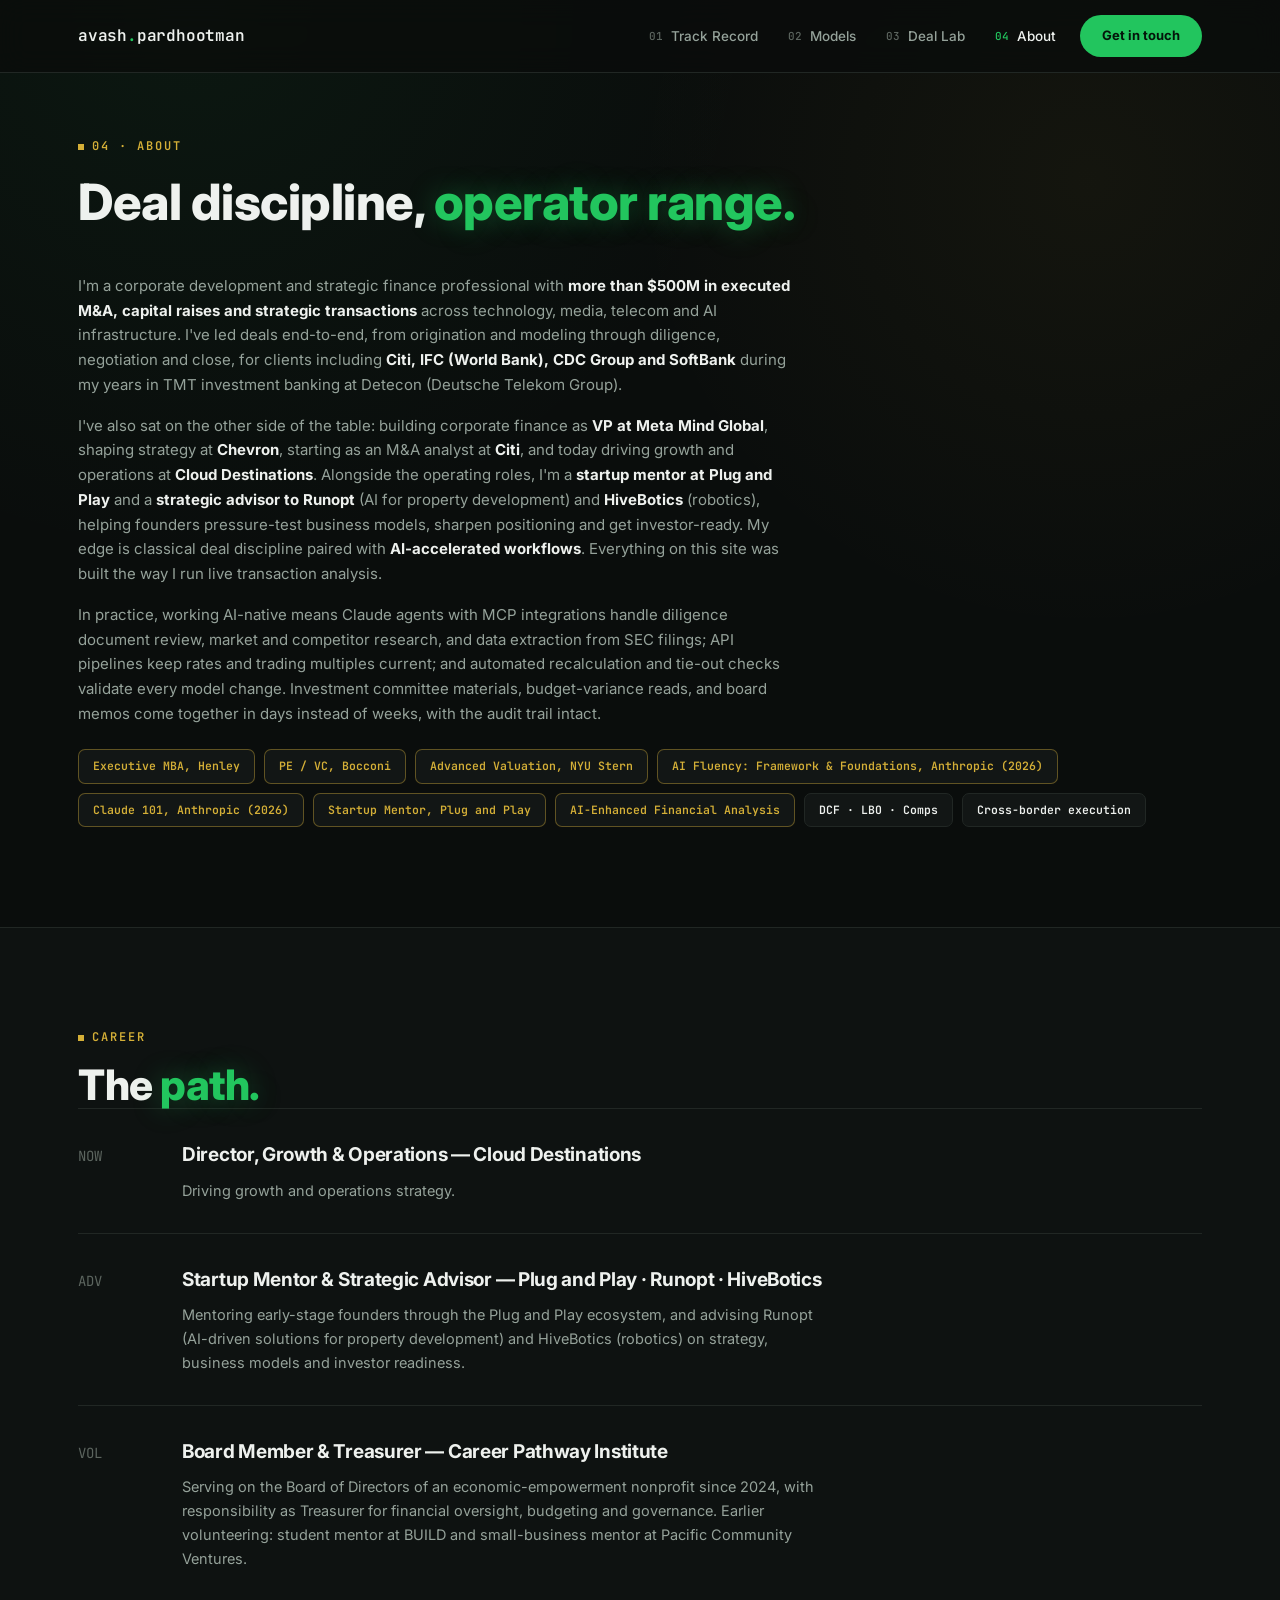
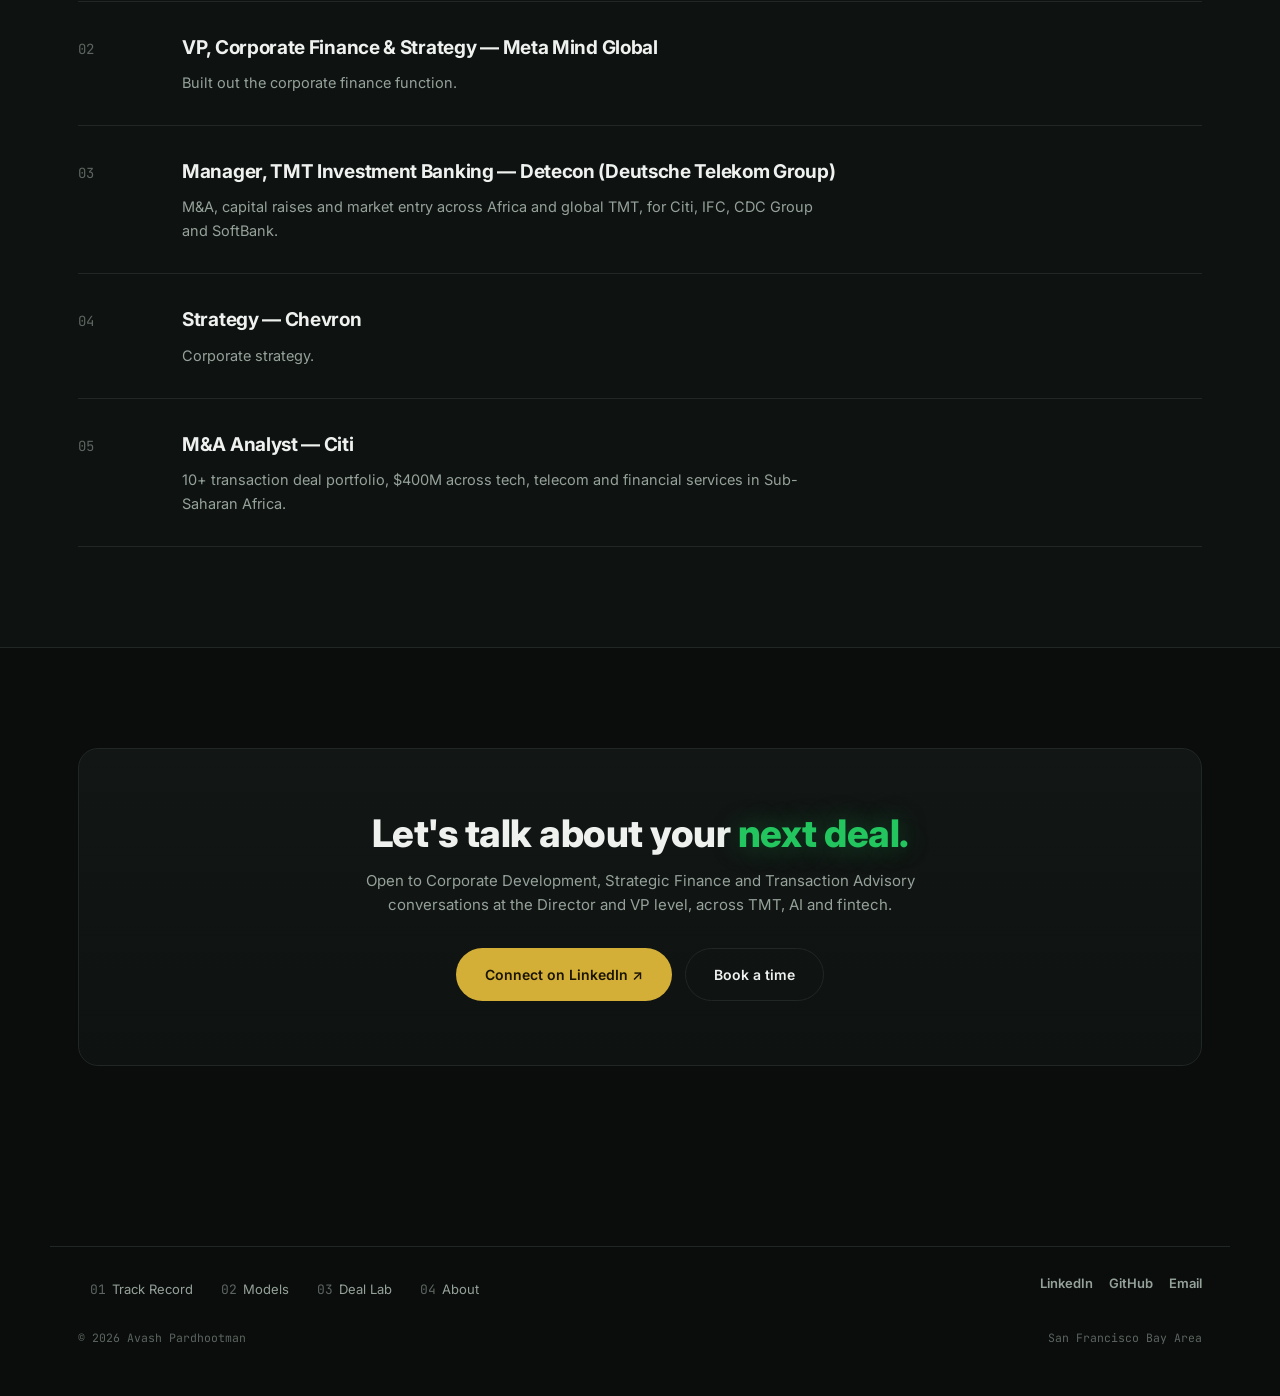
==== commit 347ef9a4: "Update contact links in about.html" ====
--- a/about.html
+++ b/about.html
@@ -17,7 +17,7 @@
   <button class="burger" id="burger" aria-label="Menu"><span></span><span></span><span></span></button>
   <div class="nl">
     <span id="site-nav"></span>
-    <a class="cta" href="https://www.linkedin.com/in/avashpardhootman/" target="_blank" rel="noopener">Get in touch</a>
+    <a class="cta" href="https://linktr.ee/avashpardhootman" target="_blank" rel="noopener">Get in touch</a>
   </div>
 </div></nav>
 
@@ -69,6 +69,11 @@
       <div><h4>Startup Mentor &amp; Strategic Advisor &mdash; Plug and Play &middot; Runopt &middot; HiveBotics</h4>
       <p>Mentoring early-stage founders through the Plug and Play ecosystem, and advising Runopt (AI-driven solutions
       for property development) and HiveBotics (robotics) on strategy, business models and investor readiness.</p></div></div>
+    <div class="wid-row rv" style="transition-delay:.04s"><span class="num">VOL</span>
+      <div><h4>Board Member &amp; Treasurer &mdash; Career Pathway Institute</h4>
+      <p>Serving on the Board of Directors of an economic-empowerment nonprofit since 2024, with responsibility as
+      Treasurer for financial oversight, budgeting and governance. Earlier volunteering: student mentor at BUILD and
+      small-business mentor at Pacific Community Ventures.</p></div></div>
     <div class="wid-row rv" style="transition-delay:.05s"><span class="num">02</span>
       <div><h4>VP, Corporate Finance &amp; Strategy &mdash; Meta Mind Global</h4>
       <p>Built out the corporate finance function.</p></div></div>
@@ -90,7 +95,7 @@
     <p>Open to Corporate Development, Strategic Finance and Transaction Advisory conversations at the Director and VP level, across TMT, AI and fintech.</p>
     <div class="cta">
       <a class="btn gold" href="https://www.linkedin.com/in/avashpardhootman/" target="_blank" rel="noopener">Connect on LinkedIn ↗</a>
-      <a class="btn line" href="mailto:avash.pardhootman@gmail.com">avash.pardhootman@gmail.com</a>
+      <a class="btn line" href="https://calendly.com/avashpardhootman" target="_blank" rel="noopener">Book a time</a>
     </div>
   </div>
 </div></section>
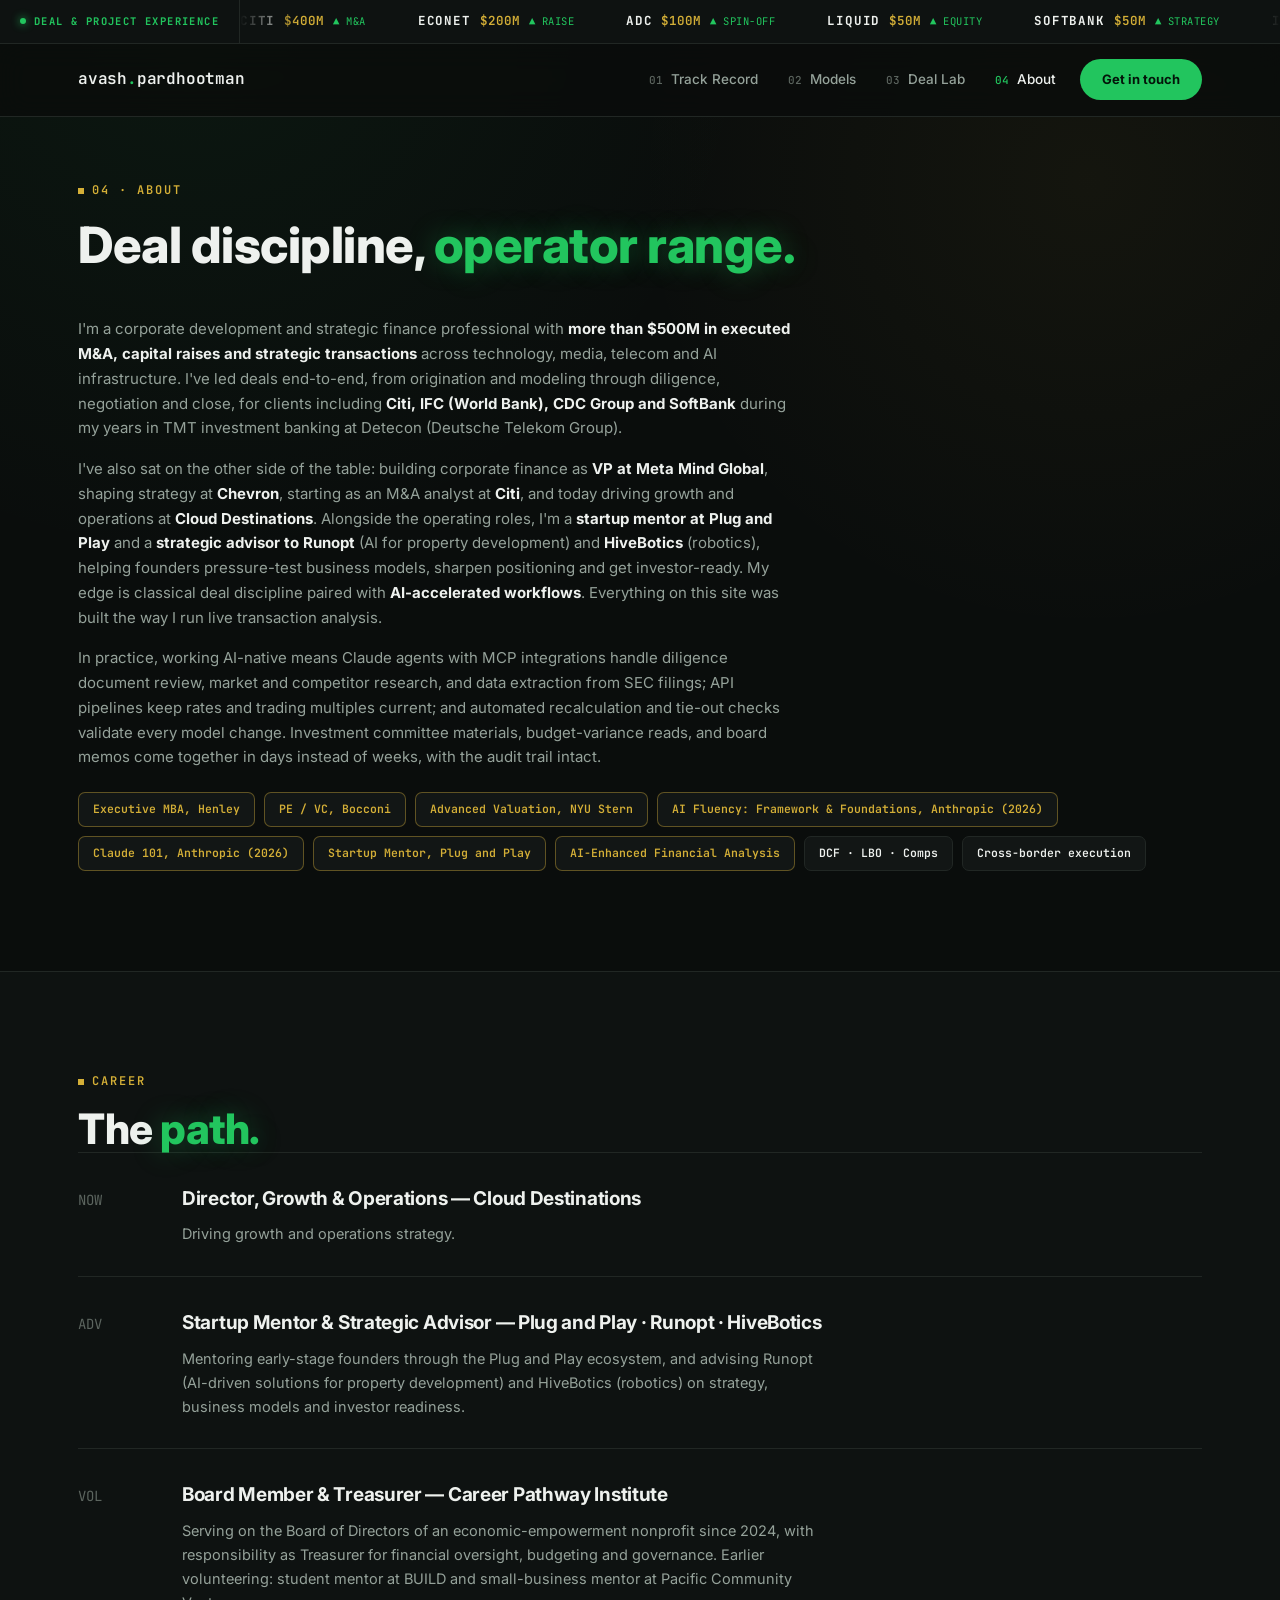
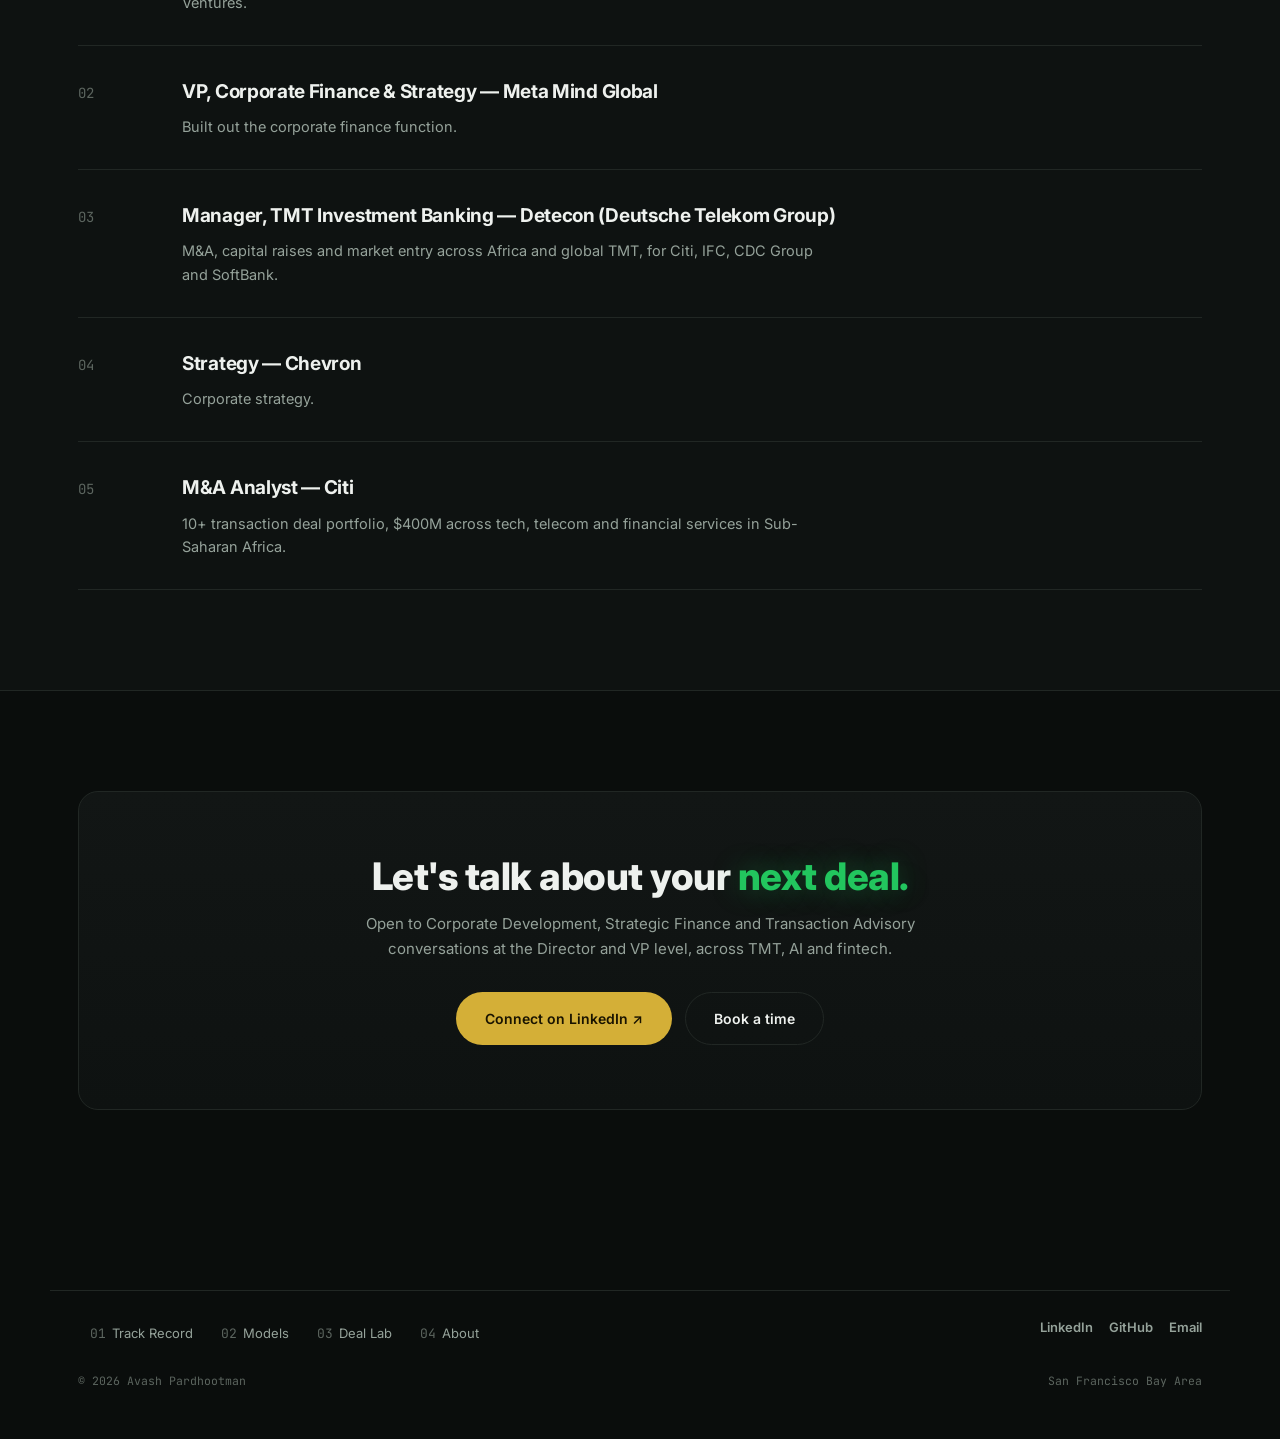
==== commit 23b4c86b: "Add ticker for deal and project experience Added a ticker section for displaying deal and project ex" ====
--- a/about.html
+++ b/about.html
@@ -11,6 +11,42 @@
 <link rel="stylesheet" href="assets/style.css">
 </head>
 <body>
+
+<div class="ticker" aria-label="Deal and project experience ticker">
+  <span class="ticker-tag">Deal &amp; Project Experience</span>
+  <div class="ticker-tape"><div class="ticker-track">
+    <span class="tick"><span class="sym">CITI</span><span class="val">$400M</span><span class="chg">▲ M&amp;A</span></span>
+    <span class="tick"><span class="sym">ECONET</span><span class="val">$200M</span><span class="chg">▲ RAISE</span></span>
+    <span class="tick"><span class="sym">ADC</span><span class="val">$100M</span><span class="chg">▲ SPIN-OFF</span></span>
+    <span class="tick"><span class="sym">LIQUID</span><span class="val">$50M</span><span class="chg">▲ EQUITY</span></span>
+    <span class="tick"><span class="sym">SOFTBANK</span><span class="val">$50M</span><span class="chg">▲ STRATEGY</span></span>
+    <span class="tick"><span class="sym">IFC</span><span class="val">$15M</span><span class="chg">▲ ENTRY</span></span>
+    <span class="tick"><span class="sym">CASSAVA</span><span class="val">$8M</span><span class="chg">▲ RAISE</span></span>
+    <span class="tick"><span class="sym">VODAFONE</span><span class="val nd">N/D</span><span class="chg">▲ M&amp;A</span></span>
+    <span class="tick"><span class="sym">SMILE</span><span class="val nd">N/D</span><span class="chg">▲ RESTRUCT</span></span>
+    <span class="tick"><span class="sym">PLTR</span><span class="val">LIVE</span><span class="chg">▲ MODEL</span></span>
+    <span class="tick"><span class="sym">HUBS</span><span class="val">LIVE</span><span class="chg">▲ MODEL</span></span>
+    <span class="tick"><span class="sym">SOFI</span><span class="val">LIVE</span><span class="chg">▲ MODEL</span></span>
+    <span class="tick"><span class="sym">PLUG&amp;PLAY</span><span class="val">MENTOR</span><span class="chg">▲ STARTUPS</span></span>
+    <span class="tick"><span class="sym">RUNOPT</span><span class="val">ADVISOR</span><span class="chg">▲ PROPTECH AI</span></span>
+    <span class="tick"><span class="sym">HIVEBOTICS</span><span class="val">ADVISOR</span><span class="chg">▲ ROBOTICS</span></span>
+    <span class="tick"><span class="sym">CITI</span><span class="val">$400M</span><span class="chg">▲ M&amp;A</span></span>
+    <span class="tick"><span class="sym">ECONET</span><span class="val">$200M</span><span class="chg">▲ RAISE</span></span>
+    <span class="tick"><span class="sym">ADC</span><span class="val">$100M</span><span class="chg">▲ SPIN-OFF</span></span>
+    <span class="tick"><span class="sym">LIQUID</span><span class="val">$50M</span><span class="chg">▲ EQUITY</span></span>
+    <span class="tick"><span class="sym">SOFTBANK</span><span class="val">$50M</span><span class="chg">▲ STRATEGY</span></span>
+    <span class="tick"><span class="sym">IFC</span><span class="val">$15M</span><span class="chg">▲ ENTRY</span></span>
+    <span class="tick"><span class="sym">CASSAVA</span><span class="val">$8M</span><span class="chg">▲ RAISE</span></span>
+    <span class="tick"><span class="sym">VODAFONE</span><span class="val nd">N/D</span><span class="chg">▲ M&amp;A</span></span>
+    <span class="tick"><span class="sym">SMILE</span><span class="val nd">N/D</span><span class="chg">▲ RESTRUCT</span></span>
+    <span class="tick"><span class="sym">PLTR</span><span class="val">LIVE</span><span class="chg">▲ MODEL</span></span>
+    <span class="tick"><span class="sym">HUBS</span><span class="val">LIVE</span><span class="chg">▲ MODEL</span></span>
+    <span class="tick"><span class="sym">SOFI</span><span class="val">LIVE</span><span class="chg">▲ MODEL</span></span>
+    <span class="tick"><span class="sym">PLUG&amp;PLAY</span><span class="val">MENTOR</span><span class="chg">▲ STARTUPS</span></span>
+    <span class="tick"><span class="sym">RUNOPT</span><span class="val">ADVISOR</span><span class="chg">▲ PROPTECH AI</span></span>
+    <span class="tick"><span class="sym">HIVEBOTICS</span><span class="val">ADVISOR</span><span class="chg">▲ ROBOTICS</span></span>
+  </div></div>
+</div>
 
 <nav><div class="wrap">
   <a class="logo" href="index.html">avash<span>.</span>pardhootman</a>
--- a/assets/style.css
+++ b/assets/style.css
@@ -123,28 +123,27 @@
 .term-foot{padding:14px 24px;border-top:1px solid var(--line);background:var(--bg-elev);font-family:var(--mono);
   font-size:11px;color:var(--mut-dim);display:flex;justify-content:space-between}
 
-/* ---------- stock ticker strip ---------- */
-.ticker{position:relative;overflow:hidden;border-top:1px solid var(--line);border-bottom:1px solid var(--line);
-  background:var(--bg-elev)}
-.ticker-hd{display:flex;flex-wrap:wrap;justify-content:space-between;gap:8px 20px;font-family:var(--mono);
-  font-size:10.5px;font-weight:600;letter-spacing:1.6px;text-transform:uppercase;color:var(--mut-dim);
-  padding:12px 28px;border-bottom:1px dashed var(--line-soft);position:relative;z-index:3}
-.ticker-hd .live{color:var(--accent);display:inline-flex;align-items:center;gap:7px}
-.ticker-hd .live::before{content:'';width:6px;height:6px;border-radius:50%;background:var(--accent);
+/* ---------- stock ticker strip (site-wide, top of every page) ---------- */
+.ticker{display:flex;align-items:stretch;border-bottom:1px solid var(--line);background:var(--bg-elev)}
+.ticker-tag{display:inline-flex;align-items:center;gap:8px;padding:11px 20px;font-family:var(--mono);
+  font-size:10.5px;font-weight:700;letter-spacing:1.4px;text-transform:uppercase;color:var(--accent);
+  white-space:nowrap;border-right:1px solid var(--line);background:var(--bg-elev);position:relative;z-index:3}
+.ticker-tag::before{content:'';width:6px;height:6px;border-radius:50%;background:var(--accent);
   box-shadow:0 0 8px var(--accent);animation:pulse-dot 2.2s ease-in-out infinite}
-.ticker::before,.ticker::after{content:'';position:absolute;top:0;bottom:0;width:90px;z-index:2;pointer-events:none}
-.ticker::before{left:0;background:linear-gradient(90deg,var(--bg-elev),transparent)}
-.ticker::after{right:0;background:linear-gradient(270deg,var(--bg-elev),transparent)}
-.ticker-track{display:flex;align-items:baseline;gap:52px;width:max-content;padding:15px 0;
+.ticker-tape{position:relative;overflow:hidden;flex:1}
+.ticker-tape::before,.ticker-tape::after{content:'';position:absolute;top:0;bottom:0;width:60px;z-index:2;pointer-events:none}
+.ticker-tape::before{left:0;background:linear-gradient(90deg,var(--bg-elev),transparent)}
+.ticker-tape::after{right:0;background:linear-gradient(270deg,var(--bg-elev),transparent)}
+.ticker-track{display:flex;align-items:center;gap:52px;width:max-content;padding:11px 0;
   animation:ticker-scroll 45s linear infinite}
-.ticker:hover .ticker-track{animation-play-state:paused}
+.ticker-tape:hover .ticker-track{animation-play-state:paused}
 @keyframes ticker-scroll{from{transform:translateX(0)}to{transform:translateX(-50%)}}
 @media(prefers-reduced-motion:reduce){.ticker-track{animation:none}}
 .tick{display:inline-flex;align-items:baseline;gap:9px;font-family:var(--mono);white-space:nowrap}
-.tick .sym{font-weight:700;color:var(--ink);font-size:13px;letter-spacing:.8px}
-.tick .val{color:var(--gold);font-size:13px;font-weight:600}
+.tick .sym{font-weight:700;color:var(--ink);font-size:12.5px;letter-spacing:.8px}
+.tick .val{color:var(--gold);font-size:12.5px;font-weight:600}
 .tick .val.nd{color:var(--gold-dim)}
-.tick .chg{font-size:11px;color:var(--accent);letter-spacing:.5px}
+.tick .chg{font-size:10.5px;color:var(--accent);letter-spacing:.5px}
 
 /* ---------- logo strip ---------- */
 .logos{border-top:1px solid var(--line);border-bottom:1px solid var(--line);background:var(--bg-elev);padding:34px 0}
@@ -303,9 +302,10 @@
   .ghrow{padding:22px 20px}
   .dl a{padding:24px 22px}
   .dl .dlbtn{align-self:stretch;justify-content:center}
-  .ticker::before,.ticker::after{width:40px}
-  .ticker-hd{padding:10px 16px;font-size:9.5px;letter-spacing:1.2px}
-  .ticker-track{gap:36px;padding:12px 0;animation-duration:32s}
+  .ticker{flex-direction:column}
+  .ticker-tag{border-right:0;border-bottom:1px dashed var(--line-soft);padding:8px 16px;font-size:9.5px;letter-spacing:1.2px}
+  .ticker-tape::before,.ticker-tape::after{width:36px}
+  .ticker-track{gap:36px;padding:9px 0;animation-duration:32s}
   .tick .sym,.tick .val{font-size:12px}
   .tick .chg{font-size:10px}
 }
